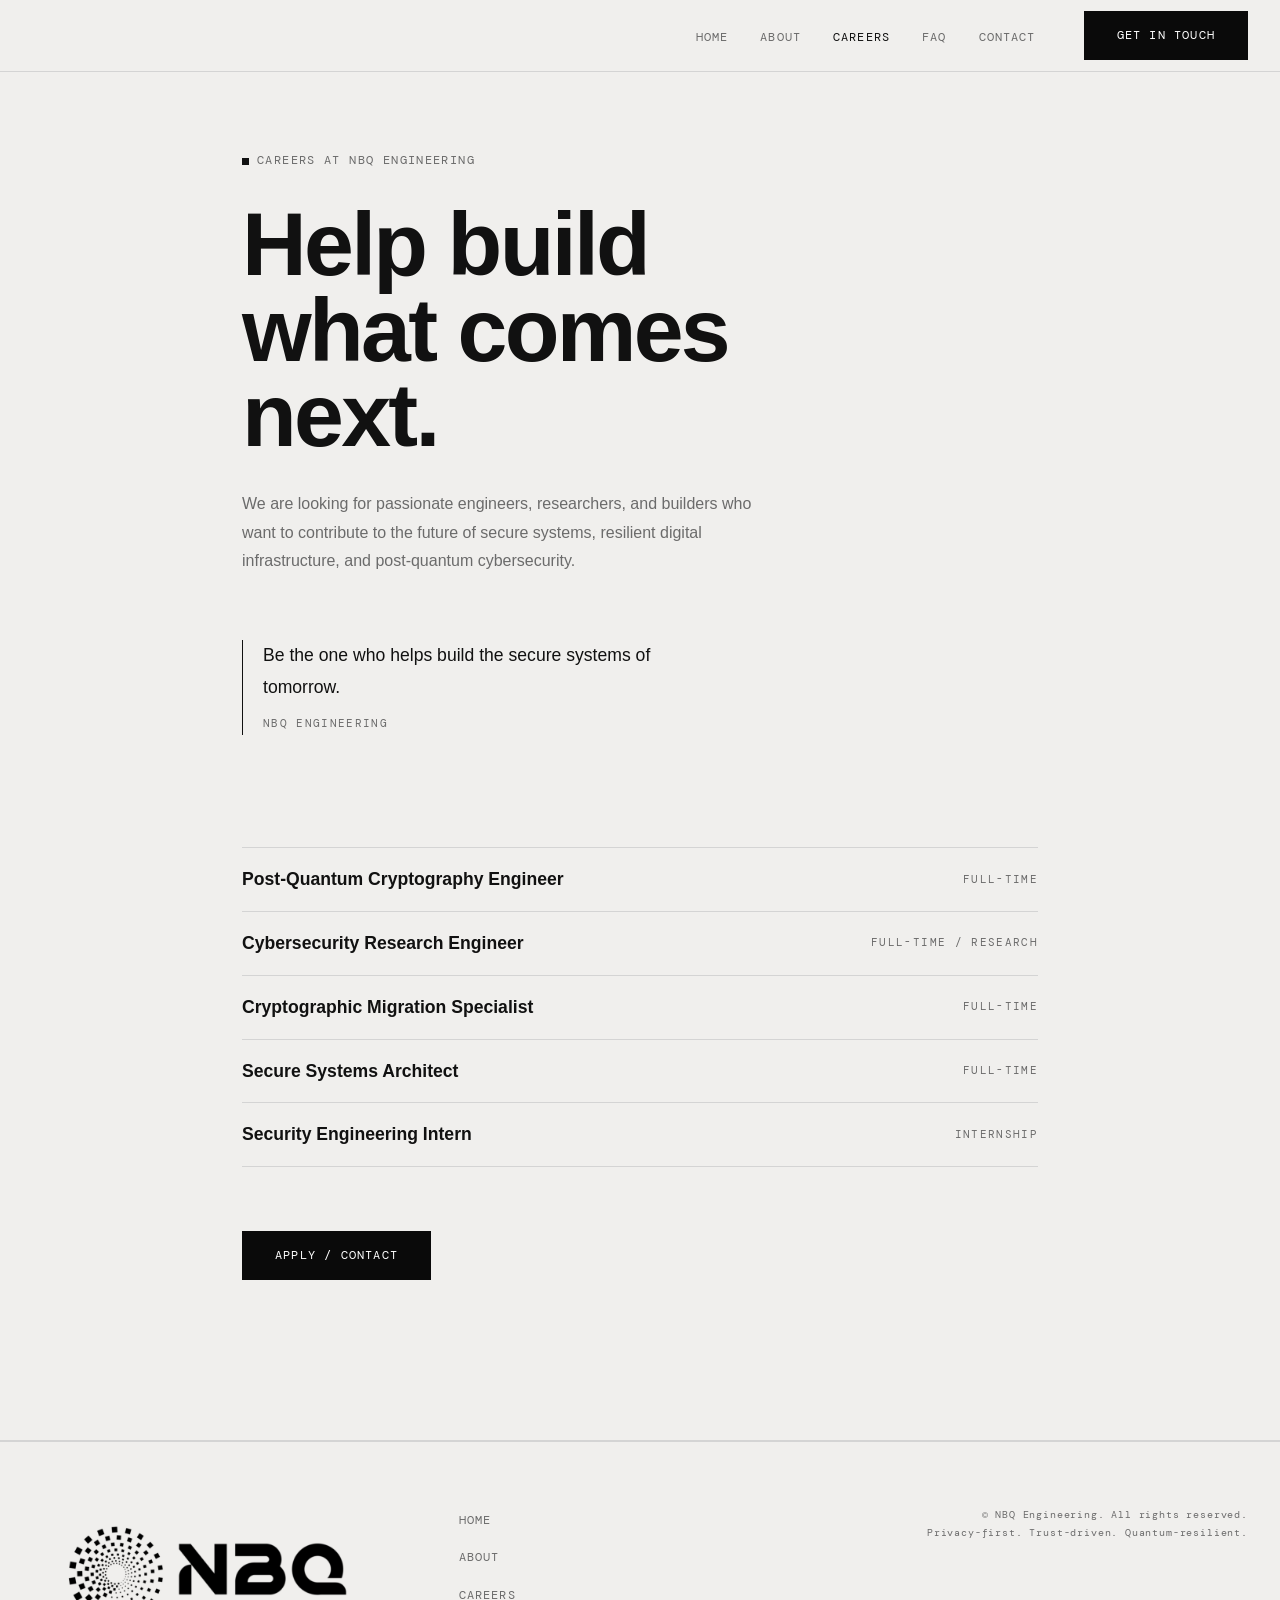
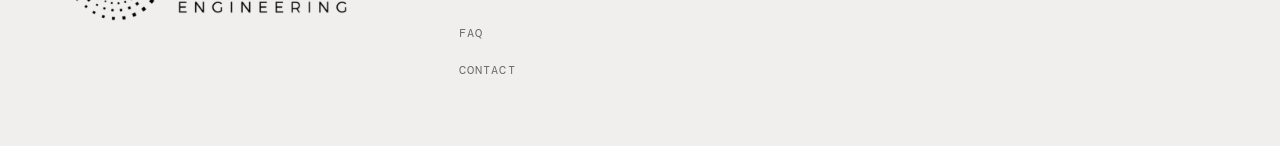
==== careers.html @ 595c399b "Add files via upload" ====
<!DOCTYPE html>
<html lang="en">
<head>
  <meta charset="UTF-8" />
  <meta name="viewport" content="width=device-width, initial-scale=1.0" />
  <title>Careers | NBQ Engineering</title>
  <meta
    name="description"
    content="Explore career opportunities at NBQ Engineering."
  />

  <link rel="icon" href="assets/favicon.ico" type="image/svg+xml" />
  <link rel="stylesheet" href="css/style.css" />
  <link rel="stylesheet" href="css/responsive.css" />
  <link rel="preconnect" href="https://fonts.googleapis.com" />
  <link rel="preconnect" href="https://fonts.gstatic.com" crossorigin />
  <link
    href="https://fonts.googleapis.com/css2?family=DM+Mono:wght@400;500&display=swap"
    rel="stylesheet"
  />

  <style>
    /* ============================================================
       CAREERS PAGE — INLINE PAGE-SPECIFIC STYLES
       ============================================================ */
    .careers-page {
      padding-top: calc(var(--nav-h) + 5rem);
      padding-bottom: var(--space-xxl);
      border-bottom: 1px solid var(--color-border);
      background: var(--color-bg);
    }

    .careers-page__inner {
      max-width: 860px;
    }

    .careers-page__headline {
      font-size: clamp(3rem, 7vw, 5.8rem);
      font-weight: 800;
      line-height: 0.95;
      letter-spacing: -0.03em;
      margin-bottom: var(--space-md);
      max-width: 10ch;
    }

    .careers-page__intro {
      font-size: 1rem;
      line-height: 1.8;
      color: var(--color-text-muted);
      max-width: 60ch;
      margin-bottom: var(--space-lg);
    }

    .careers-page__quote {
      margin-bottom: var(--space-xl);
      padding-left: 1.25rem;
      border-left: 1px solid var(--color-text);
      max-width: 52ch;
    }

    .careers-page__quote p {
      font-size: 1.1rem;
      line-height: 1.8;
      color: var(--color-text);
    }

    .careers-page__quote span {
      display: inline-block;
      margin-top: 0.75rem;
      font-family: var(--font-mono);
      font-size: 0.7rem;
      letter-spacing: 0.12em;
      text-transform: uppercase;
      color: var(--color-text-muted);
    }

    .careers-list {
      border-top: 1px solid var(--color-border);
    }

    .careers-list__item {
      display: flex;
      align-items: center;
      justify-content: space-between;
      gap: 1rem;
      padding: 1.25rem 0;
      border-bottom: 1px solid var(--color-border);
    }

    .careers-list__title {
      font-family: var(--font-display);
      font-size: 1.1rem;
      font-weight: 600;
      color: var(--color-text);
      line-height: 1.3;
    }

    .careers-list__type {
      font-family: var(--font-mono);
      font-size: 0.7rem;
      letter-spacing: 0.12em;
      text-transform: uppercase;
      color: var(--color-text-muted);
      white-space: nowrap;
    }

    .careers-page__cta {
      margin-top: var(--space-lg);
    }

    @media (max-width: 640px) {
      .careers-page {
        padding-top: calc(var(--nav-h) + 3.5rem);
        padding-bottom: var(--space-xl);
      }

      .careers-page__headline {
        font-size: clamp(2.4rem, 11vw, 4rem);
      }

      .careers-page__intro {
        font-size: 0.95rem;
      }

      .careers-page__quote p {
        font-size: 1rem;
      }

      .careers-list__item {
        flex-direction: column;
        align-items: flex-start;
      }
    }
  </style>
</head>
<body>
  <!-- NAV -->
  <header class="nav" id="nav">
    <div class="nav__inner">
      <a href="index.html" class="nav__logo"></a>

      <button
        class="nav__toggle"
        id="navToggle"
        aria-label="Toggle navigation"
        aria-expanded="false"
        aria-controls="navLinks"
      >
        <span></span>
        <span></span>
      </button>

      <ul class="nav__links" id="navLinks">
        <li><a href="index.html">Home</a></li>
        <li><a href="#about">About</a></li>
        <li><a href="careers.html" class="active">Careers</a></li>
        <li><a href="faq.html">FAQ</a></li>
        <li><a href="contact.html">Contact</a></li>
      </ul>

      <div class="nav__cta">
        <a href="contact.html" class="btn btn--primary">Get in Touch</a>
      </div>
    </div>
  </header>

  <main>
    <section class="careers-page">
      <div class="container careers-page__inner">
        <div class="label reveal">
          <span class="square-marker"></span> Careers at NBQ Engineering
        </div>

        <h1 class="careers-page__headline reveal reveal--delay-1">
          Help build what comes next.
        </h1>

        <p class="careers-page__intro reveal reveal--delay-2">
          We are looking for passionate engineers, researchers, and builders who
          want to contribute to the future of secure systems, resilient digital
          infrastructure, and post-quantum cybersecurity.
        </p>

        <div class="careers-page__quote reveal reveal--delay-3">
          <p>
            Be the one who helps build the secure systems of tomorrow.
          </p>
          <span>NBQ Engineering</span>
        </div>

        <div class="careers-list reveal">
          <div class="careers-list__item">
            <span class="careers-list__title">Post-Quantum Cryptography Engineer</span>
            <span class="careers-list__type">Full-time</span>
          </div>

          <div class="careers-list__item">
            <span class="careers-list__title">Cybersecurity Research Engineer</span>
            <span class="careers-list__type">Full-time / Research</span>
          </div>

          <div class="careers-list__item">
            <span class="careers-list__title">Cryptographic Migration Specialist</span>
            <span class="careers-list__type">Full-time</span>
          </div>

          <div class="careers-list__item">
            <span class="careers-list__title">Secure Systems Architect</span>
            <span class="careers-list__type">Full-time</span>
          </div>

          <div class="careers-list__item">
            <span class="careers-list__title">Security Engineering Intern</span>
            <span class="careers-list__type">Internship</span>
          </div>
        </div>

        <div class="careers-page__cta reveal">
          <a href="contact.html" class="btn btn--primary">Apply / Contact</a>
        </div>
      </div>
    </section>
  </main>

  <footer class="footer">
    <div class="container footer__inner">
      <div>
        <img src="images/logo.png" alt="NBQ Engineering" class="footer__logo" />
        
      </div>

      <nav class="footer__nav" aria-label="Footer">
        <ul>
          <li><a href="index.html" class="active">Home</a></li>
        <li><a href="#about">About</a></li>
        <li><a href="careers.html">Careers</a></li>
        <li><a href="faq.html">FAQ</a></li>
        <li><a href="contact.html">Contact</a></li>
        </ul>
      </nav>

      <div class="footer__meta">
        <p class="footer__copy">© NBQ Engineering. All rights reserved.</p>
        <p class="footer__legal">Privacy-first. Trust-driven. Quantum-resilient.</p>
      </div>
    </div>
  </footer>

  <script src="js/main.js"></script>
  <script src="js/animations.js"></script>
</body>
</html>
---- css/style.css ----
/* ============================================================
   AXIOM — style.css
   Main stylesheet: variables, base, layout, components, pages
   ============================================================ */

/* ============================================================
   1. CSS CUSTOM PROPERTIES (Design Tokens)
   ============================================================ */
:root {
  /* Colors */
  --color-black:        #0a0a0a;
  --color-charcoal:     #111111;
  --color-dark:         #161616;
  --color-dark-mid:     #1e1e1e;
  --color-dark-card:    #242424;
  --color-mid:          #3a3a3a;
  --color-border:       #d4d4d4;
  --color-border-dark:  rgba(255,255,255,0.08);
  --color-off-white:    #f4f3f1;
  --color-white:        #ffffff;
  --color-bg:           #f0efed;
  --color-bg-light:     #f7f6f4;

  --color-text:         #111111;
  --color-text-muted:   #6b6b6b;
  --color-text-light:   #ffffff;
  --color-text-dim:     rgba(255,255,255,0.6);

  --color-accent:       #111111;

  /* Typography */
  --font-display:       'Helvetica Neue', Arial, sans-serif;
  --font-mono:          'DM Mono', monospace;

  /* Spacing */
  --space-xs:   0.5rem;
  --space-sm:   1rem;
  --space-md:   2rem;
  --space-lg:   4rem;
  --space-xl:   7rem;
  --space-xxl:  10rem;

  /* Layout */
  --container-max:  1320px;
  --container-pad:  2.5rem;

  /* Motion */
  --ease:           cubic-bezier(0.16, 1, 0.3, 1);
  --ease-in:        cubic-bezier(0.4, 0, 1, 1);
  --duration-fast:  200ms;
  --duration-mid:   400ms;
  --duration-slow:  700ms;

  /* Nav height */
  --nav-h: 72px;

  /* Cube */
  --cube-size:      210px;
  --cube-dot:       3.5px;
  --face-interval:  21px;
  --delay-step:     0.3s;
}

/* ============================================================
   2. RESET & BASE
   ============================================================ */
*, *::before, *::after {
  box-sizing: border-box;
  margin: 0;
  padding: 0;
}

html {
  font-size: 16px;
  scroll-behavior: smooth;
  -webkit-font-smoothing: antialiased;
  -moz-osx-font-smoothing: grayscale;
}

body {
  font-family: var(--font-display);
  background: var(--color-bg);
  color: var(--color-text);
  line-height: 1.6;
  overflow-x: hidden;
}

body.body--dark {
  background: var(--color-black);
  color: var(--color-text-light);
}

img, video {
  display: block;
  max-width: 100%;
}

a {
  color: inherit;
  text-decoration: none;
}

ul, ol {
  list-style: none;
}

input, textarea, select, button {
  font-family: inherit;
  font-size: inherit;
}

address {
  font-style: normal;
}

/* ============================================================
   3. LAYOUT UTILITIES
   ============================================================ */
.container {
  width: 100%;
  max-width: var(--container-max);
  margin-inline: auto;
  padding-inline: var(--container-pad);
}

.br-desktop {
  display: block;
}

/* ============================================================
   4. TYPOGRAPHY UTILITIES
   ============================================================ */
h1, h2, h3, h4 {
  font-family: var(--font-display);
  font-weight: 700;
  line-height: 1.05;
  letter-spacing: -0.02em;
}

.label {
  display: flex;
  align-items: center;
  gap: 0.5rem;
  font-family: var(--font-mono);
  font-size: 0.72rem;
  font-weight: 400;
  letter-spacing: 0.12em;
  text-transform: uppercase;
  color: var(--color-text-muted);
  margin-bottom: var(--space-md);
}

.label--light {
  color: var(--color-text-dim);
}

/* ============================================================
   5. SQUARE MARKER
   ============================================================ */
.square-marker {
  display: inline-block;
  width: 7px;
  height: 7px;
  background: var(--color-text);
  flex-shrink: 0;
}

.square-marker--light {
  background: var(--color-white);
}

/* ============================================================
   6. BUTTONS
   ============================================================ */
.btn {
  display: inline-flex;
  align-items: center;
  justify-content: center;
  gap: 0.5rem;
  padding: 0.85rem 2rem;
  font-family: var(--font-mono);
  font-size: 0.75rem;
  font-weight: 400;
  letter-spacing: 0.1em;
  text-transform: uppercase;
  border: 1px solid transparent;
  cursor: pointer;
  transition:
    background var(--duration-fast) var(--ease),
    color var(--duration-fast) var(--ease),
    border-color var(--duration-fast) var(--ease);
  white-space: nowrap;
}

.btn--primary {
  background: var(--color-black);
  color: var(--color-white);
  border-color: var(--color-black);
}

.btn--primary:hover {
  background: var(--color-mid);
  border-color: var(--color-mid);
}

.btn--outline {
  background: transparent;
  color: var(--color-text);
  border-color: var(--color-text);
}

.btn--outline:hover {
  background: var(--color-text);
  color: var(--color-white);
}

.btn--outline-light {
  background: transparent;
  color: var(--color-white);
  border-color: rgba(255,255,255,0.4);
}

.btn--outline-light:hover {
  background: var(--color-white);
  color: var(--color-black);
}

.btn--ghost {
  background: transparent;
  color: var(--color-text);
  border-color: transparent;
  padding-left: 0;
}

.btn--ghost:hover {
  opacity: 0.6;
}

.btn--white {
  background: var(--color-white);
  color: var(--color-black);
  border-color: var(--color-white);
}

.btn--white:hover {
  background: var(--color-off-white);
}

.btn--full {
  width: 100%;
}

/* ============================================================
   7. NAVIGATION
   ============================================================ */
.nav {
  position: fixed;
  top: 0;
  left: 0;
  width: 100%;
  z-index: 100;
  height: var(--nav-h);
  background: rgba(240, 239, 237, 0.92);
  backdrop-filter: blur(12px);
  -webkit-backdrop-filter: blur(12px);
  border-bottom: 1px solid var(--color-border);
  transition: background var(--duration-mid);
}

.nav.scrolled {
  background: rgba(240, 239, 237, 0.98);
}

.nav--dark {
  background: rgba(10, 10, 10, 0.92);
  border-bottom-color: var(--color-border-dark);
}

.nav--dark.scrolled {
  background: rgba(10, 10, 10, 0.98);
}

.nav__inner {
  max-width: var(--container-max);
  margin-inline: auto;
  padding-inline: var(--container-pad);
  height: 100%;
  display: flex;
  align-items: center;
  gap: var(--space-md);
}

.nav__logo {
  font-family: var(--font-display);
  font-weight: 800;
  font-size: 1.1rem;
  letter-spacing: 0.15em;
  text-transform: uppercase;
  color: var(--color-text);
  margin-right: auto;
}

.nav--dark .nav__logo {
  color: var(--color-white);
}

.nav__links {
  display: flex;
  align-items: center;
  gap: var(--space-md);
}

.nav__links li a {
  font-family: var(--font-mono);
  font-size: 0.72rem;
  letter-spacing: 0.1em;
  text-transform: uppercase;
  color: var(--color-text-muted);
  transition: color var(--duration-fast);
}

.nav--dark .nav__links li a {
  color: var(--color-text-dim);
}

.nav__links li a:hover,
.nav__links li a.active {
  color: var(--color-text);
}

.nav--dark .nav__links li a:hover,
.nav--dark .nav__links li a.active {
  color: var(--color-white);
}

.nav__cta {
  margin-left: var(--space-sm);
}

.nav__toggle {
  display: none;
  flex-direction: column;
  gap: 5px;
  background: none;
  border: none;
  cursor: pointer;
  padding: 0.25rem;
  margin-left: auto;
}

.nav__toggle span {
  display: block;
  width: 22px;
  height: 1.5px;
  background: var(--color-text);
  transition: transform var(--duration-mid), opacity var(--duration-mid);
}

.nav--dark .nav__toggle span {
  background: var(--color-white);
}

/* ============================================================
   8. HERO SECTION
   ============================================================ */
.hero {
  position: relative;
  min-height: 100vh;
  padding-top: calc(var(--nav-h) + 6rem);
  padding-bottom: var(--space-xl);
  overflow: hidden;
}

.hero__grid-dots {
  position: absolute;
  inset: 0;
  background-image: radial-gradient(circle, rgba(0,0,0,0.12) 1px, transparent 1px);
  background-size: 48px 48px;
  pointer-events: none;
}

.hero .container {
  position: relative;
}

.hero__label {
  margin-bottom: var(--space-md);
}

.hero__headline {
  font-size: clamp(3.5rem, 8vw, 7.5rem);
  font-weight: 800;
  line-height: 0.95;
  letter-spacing: -0.03em;
  margin-bottom: var(--space-md);
  max-width: 14ch;
}

.hero__sub {
  font-size: 1rem;
  color: var(--color-text-muted);
  line-height: 1.7;
  max-width: 58ch;
  margin-bottom: var(--space-lg);
  font-weight: 400;
}

.hero__actions {
  display: flex;
  align-items: center;
  gap: var(--space-md);
  flex-wrap: wrap;
}

.hero__line {
  position: absolute;
  bottom: 0;
  left: 0;
  right: 0;
  height: 1px;
  background: var(--color-border);
}

.hero__split {
  display: grid;
  grid-template-columns: 1fr 420px;
  align-items: center;
  gap: var(--space-xl);
}

.hero__split-text {
  min-width: 0;
}

.hero__quantum-wrap {
  position: relative;
  width: 420px;
  height: 420px;
  flex-shrink: 0;
}

.hero__quantum-canvas {
  display: block;
  width: 100%;
  height: 100%;
}

.hero__quantum-labels {
  position: absolute;
  bottom: 1rem;
  left: 0;
  right: 0;
  display: flex;
  justify-content: space-between;
  padding: 0 1rem;
  pointer-events: none;
}

.hero__quantum-label {
  font-family: var(--font-mono);
  font-size: 0.6rem;
  letter-spacing: 0.12em;
  text-transform: uppercase;
  color: var(--color-text-muted);
  opacity: 0.6;
}

/* ============================================================
   9. ABOUT SPLIT SECTION
   ============================================================ */
.about-split {
  position: relative;
  padding-block: var(--space-xxl);
  border-bottom: 1px solid var(--color-border);
  background: var(--color-bg);
  overflow: hidden;
}

.about-split__grid-bg {
  position: absolute;
  inset: 0;
  pointer-events: none;
  background-image:
    linear-gradient(rgba(17,17,17,0.09) 1px, transparent 1px),
    linear-gradient(90deg, rgba(17,17,17,0.09) 1px, transparent 1px);
  background-size: 44px 44px;
  opacity: 0.55;
  mask-image: radial-gradient(circle at center, black 60%, transparent 100%);
  -webkit-mask-image: radial-gradient(circle at center, black 60%, transparent 100%);
}

.about-split__inner {
  position: relative;
  z-index: 1;
  display: grid;
  grid-template-columns: minmax(0, 0.95fr) minmax(0, 1.05fr);
  gap: var(--space-xl);
  align-items: start;
}

.about-split__left {
  position: relative;
}

.about-split__headline {
  font-size: clamp(2rem, 4vw, 3.1rem);
  font-weight: 700;
  line-height: 1.08;
  max-width: 11ch;
  position: sticky;
  top: calc(var(--nav-h) + 3rem);
  color: var(--color-text);
}

.about-split__right {
  display: flex;
  flex-direction: column;
  gap: 1rem;
}

.about-split__intro {
  max-width: 56ch;
  font-size: 1rem;
  line-height: 1.85;
  color: var(--color-text-muted);
  margin-bottom: 0.25rem;
}

.feature-card {
  display: flex;
  align-items: flex-start;
  gap: var(--space-md);
}

.feature-card--light {
  padding: 1.5rem 1.6rem;
  border: 1px solid var(--color-border);
  background: rgba(255,255,255,0.52);
  backdrop-filter: blur(4px);
  -webkit-backdrop-filter: blur(4px);
  transition:
    transform var(--duration-mid) var(--ease),
    border-color var(--duration-mid) var(--ease),
    background var(--duration-mid) var(--ease),
    box-shadow var(--duration-mid) var(--ease);
}

.feature-card--light:hover {
  transform: translateY(-4px);
  background: rgba(255,255,255,0.82);
  box-shadow: 0 20px 50px rgba(0,0,0,0.05);
}

.feature-card .square-marker {
  margin-top: 0.45rem;
  flex-shrink: 0;
}

.feature-card__meta {
  font-family: var(--font-mono);
  font-size: 0.65rem;
  letter-spacing: 0.12em;
  text-transform: uppercase;
  color: var(--color-text-muted);
  margin-bottom: 1rem;
}

.feature-card__title {
  font-size: 1.08rem;
  font-family: var(--font-mono);
  font-weight: 500;
  letter-spacing: 0.08em;
  text-transform: uppercase;
  margin-bottom: 0.9rem;
  color: var(--color-text);
}

.feature-card__body p {
  font-size: 1rem;
  color: var(--color-text-muted);
  line-height: 1.8;
}

/* ============================================================
   10. TECHNOLOGY SECTION (index)
   ============================================================ */
.tech-dark {
  position: relative;
  background: var(--color-bg);
  color: var(--color-text);
  padding-block: var(--space-xxl);
  overflow: hidden;
  border-bottom: 1px solid var(--color-border);
}

.tech-dark__bg-dots {
  position: absolute;
  inset: 0;
  background-image: radial-gradient(circle, rgba(0,0,0,0.08) 1px, transparent 1px);
  background-size: 56px 56px;
  pointer-events: none;
}

.tech-dark .container {
  position: relative;
}

.tech-dark__content {
  display: grid;
  grid-template-columns: 1fr 1fr;
  gap: var(--space-xl);
  align-items: center;
  margin-top: var(--space-lg);
}

.tech-dark .label--light {
  color: var(--color-text-muted);
}

.tech-dark .square-marker--light {
  background: var(--color-text);
}

.tech-grid-visual {
  display: flex;
  flex-direction: column;
  align-items: center;
  justify-content: center;
  min-height: 320px;
}

.tech-grid-visual canvas {
  max-width: 100%;
  height: auto;
}

/* ----------------------------------------------------------
   3D SPINNING CUBE
---------------------------------------------------------- */
.cube-wrap {
  width: var(--cube-size);
  height: var(--cube-size);
  perspective: 600px;
  display: flex;
  align-items: center;
  justify-content: center;
  margin-bottom: var(--space-md);
}

.cube {
  position: relative;
  width: var(--cube-size);
  height: var(--cube-size);
  transform-style: preserve-3d;
  transform-origin: 50% 50%;
  animation: spinCube 9s linear infinite;
}

.cube .faces {
  position: absolute;
  top: 0;
  left: 0;
  width: var(--cube-size);
  height: var(--cube-size);
}

.cube .dot {
  position: absolute;
  background: rgba(17, 17, 17, 1);
  width: var(--cube-dot);
  height: var(--cube-dot);
  border-radius: 50%;
}

.cube .p1  { top: 0%;   left: 0%;   transform: translate(-50%, -50%); }
.cube .p2  { top: 0%;   left: 50%;  transform: translate(-50%, -50%); }
.cube .p3  { top: 0%;   left: 100%; transform: translate(-50%, -50%); }
.cube .p4  { top: 50%;  left: 0%;   transform: translate(-50%, -50%); }
.cube .p5  { top: 50%;  left: 50%;  transform: translate(-50%, -50%); }
.cube .p6  { top: 50%;  left: 100%; transform: translate(-50%, -50%); }
.cube .p7  { top: 100%; left: 0%;   transform: translate(-50%, -50%); }
.cube .p8  { top: 100%; left: 50%;  transform: translate(-50%, -50%); }
.cube .p9  { top: 100%; left: 100%; transform: translate(-50%, -50%); }

.cube .p10 { top: 25%;  left: 25%;  transform: translate(-50%, -50%); }
.cube .p11 { top: 25%;  left: 75%;  transform: translate(-50%, -50%); }
.cube .p12 { top: 75%;  left: 25%;  transform: translate(-50%, -50%); }
.cube .p13 { top: 75%;  left: 75%;  transform: translate(-50%, -50%); }

.cube .f1  { transform: translateZ(calc(var(--face-interval) * -5)); }
.cube .f2  { transform: translateZ(calc(var(--face-interval) * -4)); }
.cube .f3  { transform: translateZ(calc(var(--face-interval) * -3)); }
.cube .f4  { transform: translateZ(calc(var(--face-interval) * -2)); }
.cube .f5  { transform: translateZ(calc(var(--face-interval) * -1)); }
.cube .f6  { transform: translateZ(0px); }
.cube .f7  { transform: translateZ(calc(var(--face-interval) *  1)); }
.cube .f8  { transform: translateZ(calc(var(--face-interval) *  2)); }
.cube .f9  { transform: translateZ(calc(var(--face-interval) *  3)); }
.cube .f10 { transform: translateZ(calc(var(--face-interval) *  4)); }
.cube .f11 { transform: translateZ(calc(var(--face-interval) *  5)); }

@keyframes spinCube {
  0%   { transform: rotateY(0deg) rotateX(-45deg) rotate(0deg); }
  50%  { transform: rotateY(180deg) rotateX(135deg) rotate(180deg); }
  100% { transform: rotateY(360deg) rotateX(315deg) rotate(360deg); }
}

.tech-grid-visual__caption {
  font-size: 1rem;
  color: var(--color-text-muted);
  margin-top: var(--space-md);
}

.arch-card {
  background: var(--color-dark-card);
  padding: var(--space-lg);
  display: flex;
  flex-direction: column;
  gap: var(--space-md);
  color: var(--color-white);
}

.arch-card__title {
  font-size: clamp(1.8rem, 3vw, 2.4rem);
  font-weight: 700;
  color: var(--color-white);
}

.arch-card__body {
  font-size: 0.95rem;
  color: var(--color-text-dim);
  line-height: 1.7;
}

/* ============================================================
   11. CAPABILITIES / CORE SERVICES
   ============================================================ */
.capabilities {
  padding-block: var(--space-xl);
  border-bottom: 1px solid var(--color-border);
}

.capabilities__grid {
  display: grid;
  grid-template-columns: repeat(3, 1fr);
  gap: 0;
  margin-top: var(--space-lg);
  border-top: 1px solid var(--color-border);
}

.cap-item {
  padding: var(--space-lg) var(--space-lg) var(--space-md) 0;
  border-right: 1px solid var(--color-border);
  min-height: 260px;
  display: flex;
  flex-direction: column;
  justify-content: flex-start;
}

.cap-item:first-child {
  padding-left: 0;
}

.cap-item:last-child {
  border-right: none;
  padding-right: 0;
}

.cap-item__num {
  font-family: var(--font-mono);
  font-size: 0.72rem;
  color: var(--color-text-muted);
  letter-spacing: 0.12em;
  margin-bottom: 1.25rem;
}

.cap-item h4 {
  font-size: 1.35rem;
  font-weight: 600;
  line-height: 1.2;
  margin-bottom: 1rem;
  max-width: 16ch;
}

.cap-item p {
  font-size: 1rem;
  color: var(--color-text-muted);
  line-height: 1.75;
  max-width: 34ch;
}

/* ============================================================
   11A. CORE SERVICES TERMINAL
   ============================================================ */
.services-terminal {
  margin-top: var(--space-lg);
  border: 1px solid rgba(255,255,255,0.08);
  border-radius: 18px;
  overflow: hidden;
  background:
    linear-gradient(180deg, rgba(255,255,255,0.03), rgba(255,255,255,0.01)),
    #0f1115;
  box-shadow:
    0 24px 80px rgba(0,0,0,0.24),
    inset 0 1px 0 rgba(255,255,255,0.04);
}

.services-terminal__topbar {
  display: flex;
  align-items: center;
  justify-content: space-between;
  gap: 1rem;
  min-height: 54px;
  padding: 0 1.1rem;
  background: linear-gradient(180deg, #2b2d31 0%, #1f2125 100%);
  border-bottom: 1px solid rgba(255,255,255,0.08);
}

.services-terminal__traffic-lights {
  display: flex;
  align-items: center;
  gap: 0.5rem;
  flex-shrink: 0;
}

.services-terminal__dot {
  width: 12px;
  height: 12px;
  border-radius: 50%;
  box-shadow: inset 0 1px 1px rgba(255,255,255,0.25);
}

.services-terminal__dot--red { background: #ff5f57; }
.services-terminal__dot--yellow { background: #febc2e; }
.services-terminal__dot--green { background: #28c840; }

.services-terminal__title {
  font-family: var(--font-mono);
  font-size: 0.72rem;
  letter-spacing: 0.08em;
  text-transform: lowercase;
  color: rgba(255,255,255,0.72);
  text-align: center;
  flex: 1;
  margin-right: 2rem;
}

.services-terminal__body {
  padding: 1.4rem 1.4rem 1.5rem;
  font-family: var(--font-mono);
  height: 320px;
  background:
    radial-gradient(circle at top right, rgba(61,207,234,0.08), transparent 28%),
    linear-gradient(180deg, rgba(255,255,255,0.02), rgba(255,255,255,0));
}

.services-terminal__body--animated {
  display: flex;
  flex-direction: column;
}

.services-terminal__boot {
  margin-bottom: 0.45rem;
}

.services-terminal__viewport {
  flex: 1;
  overflow: hidden;
  position: relative;
  padding-top: 0.3rem;
}

.services-terminal__line {
  display: flex;
  align-items: flex-start;
  flex-wrap: wrap;
  gap: 0.55rem;
  margin-bottom: 0.55rem;
  font-size: 0.88rem;
  line-height: 1.7;
}

.services-terminal__line--active {
  margin-top: 0.9rem;
  margin-bottom: 0;
}

.services-terminal__prompt {
  color: #8be9fd;
  flex-shrink: 0;
}

.services-terminal__command,
.services-terminal__typing {
  color: #f8f8f2;
}

.services-terminal__output {
  color: rgba(255,255,255,0.78);
}

.services-terminal__muted {
  color: rgba(255,255,255,0.46);
}

.services-terminal__accent {
  color: #90E5F2;
}

.services-terminal__success {
  color: #8df7b0;
}

.services-terminal__service-block {
  margin-bottom: 0.8rem;
  padding: 0.8rem 0.9rem;
  border: 1px solid rgba(255,255,255,0.08);
  background: rgba(255,255,255,0.025);
}

.services-terminal__service-title {
  font-size: 0.78rem;
  letter-spacing: 0.08em;
  text-transform: uppercase;
  color: #f8f8f2;
  margin-bottom: 0.6rem;
}

.services-terminal__service-meta {
  display: flex;
  flex-wrap: wrap;
  gap: 0.45rem;
  margin-bottom: 0.7rem;
}

.services-terminal__pill {
  display: inline-flex;
  align-items: center;
  padding: 0.18rem 0.45rem;
  font-size: 0.62rem;
  letter-spacing: 0.08em;
  text-transform: uppercase;
  border: 1px solid rgba(255,255,255,0.1);
  color: rgba(255,255,255,0.68);
  background: rgba(255,255,255,0.03);
}

.services-terminal__progress {
  width: 100%;
  height: 7px;
  background: rgba(255,255,255,0.06);
  border: 1px solid rgba(255,255,255,0.06);
  overflow: hidden;
}

.services-terminal__progress-bar {
  height: 100%;
  width: 0;
  background: linear-gradient(90deg, #3DCFEA, #90E5F2);
  box-shadow: 0 0 18px rgba(61,207,234,0.24);
  animation: terminalProgressFill 1.1s var(--ease) forwards;
}

.services-terminal__cursor {
  width: 10px;
  height: 1.15rem;
  background: #f4f3f1;
  display: inline-block;
  vertical-align: middle;
  animation: terminalBlink 1s steps(1, end) infinite;
}

@keyframes terminalBlink {
  0%, 50% { opacity: 1; }
  50.01%, 100% { opacity: 0; }
}

@keyframes terminalProgressFill {
  from { width: 0; }
  to { width: var(--progress-width, 78%); }
}

/* ============================================================
   12. CTA BANNER
   ============================================================ */
.cta-banner {
  padding-block: var(--space-xxl);
  border-bottom: 1px solid var(--color-border);
}

.cta-banner__inner {
  display: flex;
  align-items: center;
  justify-content: space-between;
  gap: var(--space-lg);
}

.cta-banner__headline {
  font-size: clamp(1.8rem, 3.5vw, 2.8rem);
  max-width: 22ch;
}

/* ============================================================
   13A. DOMAIN SHOWCASE
   ============================================================ */
.domain-showcase {
  position: relative;
  padding-block: var(--space-xxl);
  border-bottom: 1px solid var(--color-border);
  background: var(--color-bg);
}

.domain-showcase__top {
  display: flex;
  align-items: flex-start;
  justify-content: space-between;
  gap: var(--space-lg);
  margin-bottom: var(--space-xl);
}

.domain-showcase__intro-block {
  max-width: 760px;
}

.domain-showcase__headline {
  font-size: clamp(2.3rem, 5vw, 4.8rem);
  font-weight: 700;
  line-height: 0.98;
  letter-spacing: -0.03em;
  max-width: 12ch;
}

.domain-showcase__grid {
  display: grid;
  grid-template-columns: repeat(2, minmax(0, 1fr));
  gap: 1.5rem;
}

.domain-card {
  display: flex;
  flex-direction: column;
  gap: 1rem;
  padding: 1rem;
  border: 1px solid var(--color-border);
  background: rgba(255,255,255,0.34);
  backdrop-filter: blur(4px);
  -webkit-backdrop-filter: blur(4px);
  transition:
    transform var(--duration-mid) var(--ease),
    background var(--duration-mid) var(--ease),
    box-shadow var(--duration-mid) var(--ease),
    border-color var(--duration-mid) var(--ease);
}

.domain-card:hover {
  transform: translateY(-6px);
  background: rgba(255,255,255,0.65);
  box-shadow: 0 24px 50px rgba(0,0,0,0.06);
}

.domain-card__image-wrap {
  position: relative;
}

.domain-card__image-placeholder {
  position: relative;
  aspect-ratio: 16 / 10;
  border: 1px solid var(--color-border);
  overflow: hidden;
  background: var(--color-bg-light);
}

.domain-card__image {
  width: 100%;
  height: 100%;
  object-fit: cover;
}

.domain-card__num {
  position: absolute;
  left: 1rem;
  bottom: 1rem;
  font-family: var(--font-mono);
  font-size: 0.7rem;
  letter-spacing: 0.12em;
  color: var(--color-white);
  background: rgba(10,10,10,0.78);
  padding: 0.4rem 0.5rem;
}

.domain-card__content {
  display: flex;
  flex-direction: column;
  gap: 0.8rem;
}

.domain-card__title {
  font-size: 1.05rem;
  font-family: var(--font-mono);
  font-weight: 500;
  letter-spacing: 0.08em;
  text-transform: uppercase;
  color: var(--color-text);
}

.domain-card__text {
  font-size: 0.96rem;
  color: var(--color-text-muted);
  line-height: 1.75;
  max-width: 52ch;
}

.domain-card__meta {
  display: flex;
  flex-wrap: wrap;
  gap: 0.5rem;
}

.domain-card__pill {
  display: inline-flex;
  align-items: center;
  padding: 0.26rem 0.55rem;
  font-family: var(--font-mono);
  font-size: 0.62rem;
  letter-spacing: 0.08em;
  text-transform: uppercase;
  color: var(--color-text-muted);
  border: 1px solid var(--color-border);
  background: rgba(255,255,255,0.45);
}

/* ============================================================
   8A. NBQ HERO V2
   ============================================================ */
.hero--nbq-v2 {
  position: relative;
  min-height: 100vh;
  padding-top: var(--nav-h);
  padding-bottom: 0;
  overflow: hidden;
  background: #060709;
  color: var(--color-white);
}

.hero-v2__canvas {
  position: absolute;
  inset: 0;
  z-index: 0;
  width: 100%;
  height: 100%;
}

.hero-v2__scanlines {
  position: absolute;
  inset: 0;
  z-index: 1;
  pointer-events: none;
  background: repeating-linear-gradient(
    to bottom,
    transparent 0px,
    transparent 3px,
    rgba(255,255,255,0.042) 3px,
    rgba(255,255,255,0.042) 4px
  );
}

.hero-v2__glow {
  position: absolute;
  z-index: 2;
  pointer-events: none;
  width: 90vw;
  height: 90vh;
  left: -28vw;
  top: 8vh;
  background: radial-gradient(
    ellipse at 38% 62%,
    rgba(0,180,150,0.26) 0%,
    rgba(0,150,190,0.14) 28%,
    rgba(0,100,160,0.06) 55%,
    transparent 72%
  );
  filter: blur(28px);
  animation: heroV2GlowBreath 7s ease-in-out infinite alternate;
}

@keyframes heroV2GlowBreath {
  from {
    opacity: 0.75;
    transform: scale(1) translateY(0);
  }
  to {
    opacity: 1;
    transform: scale(1.06) translateY(-1.5%);
  }
}

.hero-v2__container {
  position: relative;
  z-index: 10;
  min-height: 100vh;
  display: flex;
  align-items: center;
  justify-content: center;
}

.hero-v2__stage {
  width: 100%;
  min-height: calc(100vh - var(--nav-h));
  display: flex;
  flex-direction: column;
  align-items: center;
  justify-content: center;
  text-align: center;
  padding: 4rem 0 3rem;
}

.hero-v2__logo-wrap {
  opacity: 0;
  animation: heroV2LogoIn 1.1s cubic-bezier(.22,1,.36,1) .25s forwards;
}

.hero-v2__logo {
  width: clamp(240px, 34vw, 430px);
  display: block;
}

@keyframes heroV2LogoIn {
  from {
    opacity: 0;
    transform: translateY(14px);
  }
  to {
    opacity: 1;
    transform: translateY(0);
  }
}

.hero-v2__rule {
  width: min(560px, 72vw);
  max-width: 0;
  height: 1px;
  background: linear-gradient(90deg, transparent 0%, #00d4aa 50%, transparent 100%);
  box-shadow: 0 0 12px #00d4aa;
  margin: 30px 0 26px;
  animation: heroV2RuleGrow 1s ease 1.1s forwards;
}

@keyframes heroV2RuleGrow {
  from { max-width: 0; }
  to { max-width: min(560px, 72vw); }
}

.hero-v2__tagline-wrap {
  position: relative;
  overflow: hidden;
  padding: 3px 0;
}

.hero-v2__beam {
  position: absolute;
  top: 0;
  left: -20%;
  width: 50px;
  height: 100%;
  background: linear-gradient(
    90deg,
    transparent,
    rgba(0,220,180,.18),
    rgba(0,240,210,.38),
    rgba(0,220,180,.18),
    transparent
  );
  animation: heroV2Sweep 1.1s ease-in-out 2.2s forwards;
  pointer-events: none;
}

@keyframes heroV2Sweep {
  from { left: -20%; }
  to { left: 120%; }
}

.hero-v2__tagline {
  font-family: 'Josefin Sans', var(--font-display);
  font-size: clamp(16px, 2.9vw, 44px);
  font-weight: 300;
  letter-spacing: 0.2em;
  text-transform: uppercase;
  color: #fff;
  display: flex;
  gap: 0.24em;
  flex-wrap: wrap;
  justify-content: center;
}

.hero-v2__word {
  overflow: hidden;
  display: inline-block;
}

.hero-v2__word > span {
  display: inline-block;
  transform: translateY(110%);
  opacity: 0;
}

.hero-v2__word:nth-child(1) > span {
  animation: heroV2Rise .7s cubic-bezier(.22,1,.36,1) 1.35s forwards;
}

.hero-v2__word:nth-child(2) > span {
  animation: heroV2Rise .7s cubic-bezier(.22,1,.36,1) 1.6s forwards;
}

.hero-v2__word:nth-child(3) > span {
  animation: heroV2Rise .7s cubic-bezier(.22,1,.36,1) 1.85s forwards;
}

.hero-v2__word--accent > span {
  color: #00d4aa;
  text-shadow: 0 0 22px rgba(0,212,170,.65), 0 0 55px rgba(0,212,170,.25);
  animation:
    heroV2Rise .7s cubic-bezier(.22,1,.36,1) 2.1s forwards,
    heroV2Flicker .07s step-end 2.9s 5,
    heroV2Pulse 2.8s ease-in-out 3.6s infinite alternate;
}

@keyframes heroV2Rise {
  to {
    transform: translateY(0);
    opacity: 1;
  }
}

@keyframes heroV2Flicker {
  0% { opacity: 1; }
  45% { opacity: 0; }
  75% { opacity: 0.5; }
  100% { opacity: 1; }
}

@keyframes heroV2Pulse {
  from {
    text-shadow: 0 0 18px rgba(0,212,170,.55), 0 0 40px rgba(0,212,170,.2);
  }
  to {
    text-shadow: 0 0 30px rgba(0,240,216,.9), 0 0 80px rgba(0,212,170,.45), 0 0 130px rgba(0,200,180,.12);
  }
}

.hero-v2__sub {
  margin-top: 1.5rem;
  max-width: 48ch;
  font-size: 1rem;
  line-height: 1.8;
  color: rgba(255,255,255,0.72);
}

.hero-v2__actions {
  display: flex;
  align-items: center;
  justify-content: center;
  gap: var(--space-md);
  flex-wrap: wrap;
  margin-top: 2rem;
}

.hero-v2__status {
  position: absolute;
  bottom: 26px;
  left: 50%;
  transform: translateX(-50%);
  font-family: 'Exo 2', var(--font-mono);
  font-weight: 300;
  font-size: 10px;
  letter-spacing: 0.38em;
  text-transform: uppercase;
  color: rgba(255,255,255,.18);
  white-space: nowrap;
  z-index: 10;
}

.hero-v2__status::before {
  content: '';
  display: inline-block;
  width: 5px;
  height: 5px;
  border-radius: 50%;
  background: #00d4aa;
  margin-right: 9px;
  vertical-align: middle;
  box-shadow: 0 0 7px #00d4aa;
  animation: heroV2Blink 2.2s ease-in-out infinite;
}

@keyframes heroV2Blink {
  0%, 100% { opacity: 1; }
  50% { opacity: 0.15; }
}

/* ============================================================
   14. ABOUT PAGE SECTIONS
   ============================================================ */
.mission-block {
  padding-block: var(--space-xl);
  border-bottom: 1px solid var(--color-border);
}

.mission-block__inner {
  display: grid;
  grid-template-columns: 1fr 1fr;
  gap: var(--space-xl);
}

.mission-block__left h2,
.mission-block__right h2 {
  font-size: clamp(1.4rem, 2.5vw, 2rem);
  margin-bottom: var(--space-md);
}

.mission-block__left p,
.mission-block__right p {
  font-size: 0.95rem;
  color: var(--color-text-muted);
  line-height: 1.75;
  margin-bottom: var(--space-sm);
}

.why-matters {
  padding-block: var(--space-xl);
  border-bottom: 1px solid var(--color-border);
}

.why-matters__headline-block {
  margin-top: 0;
  margin-bottom: var(--space-lg);
}

.why-matters__headline-block h2 {
  font-size: clamp(1.8rem, 4vw, 3.5rem);
}

.why-matters__body {
  max-width: 65ch;
}

.why-matters__body p {
  font-size: 0.95rem;
  color: var(--color-text-muted);
  line-height: 1.75;
  margin-bottom: var(--space-sm);
}

.core-caps {
  padding-block: var(--space-xl);
  border-bottom: 1px solid var(--color-border);
}

.core-caps__grid {
  display: grid;
  grid-template-columns: repeat(2, 1fr);
  gap: var(--space-lg);
  margin-top: var(--space-lg);
}

.core-cap-card {
  padding: var(--space-lg) 0;
  border-top: 1px solid var(--color-border);
}

.core-cap-card__num {
  font-family: var(--font-mono);
  font-size: 0.65rem;
  color: var(--color-text-muted);
  letter-spacing: 0.1em;
  margin-bottom: var(--space-sm);
}

.core-cap-card h3 {
  font-size: 1.2rem;
  margin-bottom: var(--space-sm);
}

.core-cap-card__rule {
  width: 2rem;
  height: 1px;
  background: var(--color-border);
  margin-bottom: var(--space-sm);
}

.core-cap-card p {
  font-size: 0.9rem;
  color: var(--color-text-muted);
  line-height: 1.7;
}

.principles {
  padding-block: var(--space-xl);
}

.principles__inner {
  max-width: 800px;
}

.principles__list {
  margin-top: var(--space-md);
}

.principle-item {
  display: flex;
  align-items: flex-start;
  gap: var(--space-md);
  padding-block: var(--space-md);
  border-top: 1px solid var(--color-border);
}

.principle-item:last-child {
  border-bottom: 1px solid var(--color-border);
}

.principle-item__marker {
  font-family: var(--font-mono);
  color: var(--color-text-muted);
  flex-shrink: 0;
  margin-top: 0.15rem;
}

.principle-item h4 {
  font-size: 1rem;
  margin-bottom: 0.5rem;
}

.principle-item p {
  font-size: 0.9rem;
  color: var(--color-text-muted);
  line-height: 1.65;
}

/* ============================================================
   15. TECHNOLOGY PAGE
   ============================================================ */
.tech-hero {
  position: relative;
  background: var(--color-black);
  color: var(--color-white);
  padding-top: calc(var(--nav-h) + 6rem);
  padding-bottom: var(--space-xl);
  overflow: hidden;
}

.tech-hero__bg-dots {
  position: absolute;
  inset: 0;
  background-image: radial-gradient(circle, rgba(255,255,255,0.06) 1px, transparent 1px);
  background-size: 56px 56px;
}

.tech-hero .container {
  position: relative;
}

.tech-hero__headline {
  font-size: clamp(2.5rem, 6vw, 5.5rem);
  font-weight: 800;
  max-width: 18ch;
  margin-bottom: var(--space-md);
}

.tech-hero__sub {
  font-size: 1rem;
  color: var(--color-text-dim);
  line-height: 1.7;
  max-width: 58ch;
}

.tech-hero__visual {
  display: flex;
  flex-direction: column;
  align-items: flex-start;
  margin-top: var(--space-xl);
  border-top: 1px solid var(--color-border-dark);
  padding-top: var(--space-xl);
}

.tech-hero__caption {
  font-size: 1rem;
  color: var(--color-text-dim);
  margin-top: var(--space-md);
}

.arch-section {
  background: var(--color-dark);
  color: var(--color-white);
  padding-block: var(--space-xl);
  border-top: 1px solid var(--color-border-dark);
  border-bottom: 1px solid var(--color-border-dark);
}

.arch-section__inner {
  display: grid;
  grid-template-columns: 1fr 1fr;
  gap: var(--space-xl);
  align-items: center;
}

.arch-callout__title {
  font-size: clamp(1.8rem, 3.5vw, 3rem);
  margin-bottom: var(--space-md);
}

.arch-callout__body {
  font-size: 0.95rem;
  color: var(--color-text-dim);
  line-height: 1.7;
  margin-bottom: var(--space-lg);
}

.arch-stat-block {
  display: flex;
  flex-direction: column;
  gap: var(--space-lg);
  padding-left: var(--space-xl);
  border-left: 1px solid var(--color-border-dark);
}

.arch-stat__num {
  display: block;
  font-size: clamp(2rem, 4vw, 3.5rem);
  font-weight: 800;
  line-height: 1;
  margin-bottom: 0.5rem;
}

.arch-stat__label {
  font-family: var(--font-mono);
  font-size: 0.72rem;
  letter-spacing: 0.08em;
  text-transform: uppercase;
  color: var(--color-text-dim);
  line-height: 1.5;
}

.tech-pillar {
  background: var(--color-black);
  color: var(--color-white);
  padding-block: var(--space-xl);
  border-bottom: 1px solid var(--color-border-dark);
}

.tech-pillar__inner {
  display: grid;
  grid-template-columns: 1fr 1fr;
  gap: var(--space-xl);
  align-items: center;
}

.tech-pillar__text .label {
  margin-bottom: var(--space-md);
}

.tech-pillar__text h2 {
  font-size: clamp(1.8rem, 3vw, 2.5rem);
  margin-bottom: var(--space-md);
}

.tech-pillar__text p {
  font-size: 0.95rem;
  color: var(--color-text-dim);
  line-height: 1.75;
  margin-bottom: var(--space-md);
}

.tech-pillar__list {
  display: flex;
  flex-direction: column;
  gap: 0.6rem;
}

.tech-pillar__list li {
  font-family: var(--font-mono);
  font-size: 0.8rem;
  color: var(--color-text-dim);
  letter-spacing: 0.05em;
  padding-left: 1rem;
  position: relative;
}

.tech-pillar__list li::before {
  content: '—';
  position: absolute;
  left: 0;
  color: rgba(255,255,255,0.3);
}

.module-grid,
.perf-bars,
.trust-visual {
  width: 100%;
  min-height: 320px;
  background: var(--color-dark-mid);
  display: flex;
  align-items: center;
  justify-content: center;
  position: relative;
}

.tech-cta {
  background: var(--color-dark-mid);
  color: var(--color-white);
  padding-block: var(--space-xl);
  text-align: center;
}

.tech-cta__inner {
  max-width: 640px;
}

.tech-cta h2 {
  font-size: clamp(1.8rem, 3vw, 2.5rem);
  margin-bottom: var(--space-md);
}

.tech-cta p {
  font-size: 0.95rem;
  color: var(--color-text-dim);
  line-height: 1.7;
  margin-bottom: var(--space-lg);
}

/* ============================================================
   16. TEAM PAGE
   ============================================================ */
.team-hero {
  padding-top: calc(var(--nav-h) + 4rem);
  padding-bottom: var(--space-xl);
  border-bottom: 1px solid var(--color-border);
  background: var(--color-bg-light);
}

.team-hero__headline {
  font-size: clamp(2.8rem, 7vw, 7rem);
  font-weight: 800;
  letter-spacing: -0.03em;
  line-height: 0.95;
  text-transform: uppercase;
  margin-bottom: var(--space-lg);
}

.team-hero__intro {
  max-width: 480px;
  display: flex;
  flex-direction: column;
  gap: var(--space-md);
}

.team-hero__intro p {
  font-size: 0.95rem;
  color: var(--color-text-muted);
  line-height: 1.7;
}

.team-section {
  padding-block: var(--space-xl);
  border-bottom: 1px solid var(--color-border);
}

.team-grid {
  display: grid;
  grid-template-columns: repeat(2, 1fr);
}

.team-card {
  display: grid;
  grid-template-columns: 130px 1fr auto;
  align-items: center;
  gap: var(--space-md);
  padding: var(--space-md);
  border: 1px solid var(--color-border);
  margin: -1px -1px 0 0;
  cursor: pointer;
  position: relative;
  transition: background var(--duration-fast);
}

.team-card:hover {
  background: var(--color-white);
  z-index: 1;
}

.team-card.expanded {
  grid-template-columns: 130px 1fr auto;
}

.team-card__photo {
  width: 120px;
  height: 140px;
  overflow: hidden;
  background: #e0dede;
  flex-shrink: 0;
}

.team-card__photo img {
  width: 100%;
  height: 100%;
  object-fit: cover;
  filter: grayscale(100%);
}

.team-card__photo-placeholder {
  width: 100%;
  height: 100%;
  display: flex;
  align-items: center;
  justify-content: center;
  font-family: var(--font-mono);
  font-size: 1.5rem;
  color: rgba(0,0,0,0.2);
  background: linear-gradient(135deg, #d4d3d1 0%, #c8c7c5 100%);
}

.team-card__info {
  display: flex;
  flex-direction: column;
  gap: 0.5rem;
}

.team-card__name {
  font-size: 1.1rem;
  font-weight: 700;
  letter-spacing: -0.01em;
  line-height: 1.1;
}

.team-card__role {
  font-family: var(--font-mono);
  font-size: 0.7rem;
  letter-spacing: 0.08em;
  color: var(--color-text-muted);
  text-transform: uppercase;
}

.team-card__expand {
  background: none;
  border: none;
  cursor: pointer;
  color: var(--color-text-muted);
  font-size: 1.4rem;
  font-weight: 300;
  line-height: 1;
  padding: 0.5rem;
  transition: transform var(--duration-fast), color var(--duration-fast);
}

.team-card.expanded .team-card__expand {
  transform: rotate(45deg);
  color: var(--color-text);
}

.team-card__bio {
  display: none;
  grid-column: 1 / -1;
  padding-top: var(--space-sm);
  border-top: 1px solid var(--color-border);
  margin-top: var(--space-sm);
}

.team-card.expanded .team-card__bio {
  display: block;
}

.team-card__bio p {
  font-size: 0.875rem;
  color: var(--color-text-muted);
  line-height: 1.7;
}

.join-section {
  padding-block: var(--space-xl);
}

.join-section__inner {
  display: grid;
  grid-template-columns: 1fr 1fr;
  gap: var(--space-xl);
  align-items: start;
}

.join-section__left .label {
  margin-bottom: var(--space-md);
}

.join-section__left h2 {
  font-size: clamp(1.8rem, 3.5vw, 2.8rem);
  margin-bottom: var(--space-md);
}

.join-section__left p {
  font-size: 0.95rem;
  color: var(--color-text-muted);
  line-height: 1.7;
  margin-bottom: var(--space-lg);
}

.open-roles {
  border-top: 1px solid var(--color-border);
}

.open-role {
  display: flex;
  justify-content: space-between;
  align-items: center;
  padding-block: var(--space-md);
  border-bottom: 1px solid var(--color-border);
  gap: var(--space-md);
}

.open-role__title {
  font-size: 0.95rem;
  font-weight: 600;
}

.open-role__type {
  font-family: var(--font-mono);
  font-size: 0.68rem;
  letter-spacing: 0.1em;
  text-transform: uppercase;
  color: var(--color-text-muted);
  white-space: nowrap;
}

/* ============================================================
   17. CONTACT PAGE
   ============================================================ */
.contact-hero {
  padding-top: calc(var(--nav-h) + 6rem);
  padding-bottom: var(--space-xl);
  border-bottom: 1px solid var(--color-border);
}

.contact-hero__headline {
  font-size: clamp(3rem, 7vw, 6.5rem);
  font-weight: 800;
  margin-bottom: var(--space-md);
}

.contact-hero__sub {
  font-size: 1rem;
  color: var(--color-text-muted);
  line-height: 1.7;
  max-width: 54ch;
}

.contact-section {
  padding-block: var(--space-xl);
}

.contact-section__inner {
  display: grid;
  grid-template-columns: 1fr 400px;
  gap: var(--space-xl);
  align-items: start;
}

.contact-form-wrap .label {
  margin-bottom: var(--space-md);
}

.contact-form {
  display: flex;
  flex-direction: column;
  gap: var(--space-md);
}

.form-row {
  display: flex;
  gap: var(--space-md);
}

.form-row--half > * {
  flex: 1;
}

.form-group {
  display: flex;
  flex-direction: column;
  gap: 0.5rem;
}

.form-group label {
  font-family: var(--font-mono);
  font-size: 0.68rem;
  letter-spacing: 0.1em;
  text-transform: uppercase;
  color: var(--color-text-muted);
}

.form-group input,
.form-group textarea,
.form-group select {
  background: var(--color-white);
  border: 1px solid var(--color-border);
  padding: 0.85rem 1rem;
  color: var(--color-text);
  font-size: 0.9rem;
  outline: none;
  transition: border-color var(--duration-fast);
  appearance: none;
  -webkit-appearance: none;
}

.form-group input:focus,
.form-group textarea:focus,
.form-group select:focus {
  border-color: var(--color-text);
}

.form-group input::placeholder,
.form-group textarea::placeholder {
  color: var(--color-border);
}

.form-group textarea {
  resize: vertical;
}

.form-group--check {
  flex-direction: row;
  align-items: center;
  gap: 0.75rem;
}

.form-group--check input[type="checkbox"] {
  width: 16px;
  height: 16px;
  flex-shrink: 0;
  padding: 0;
  cursor: pointer;
}

.form-group--check label {
  font-size: 0.8rem;
  text-transform: none;
  letter-spacing: 0;
  cursor: pointer;
}

.form-notice {
  font-family: var(--font-mono);
  font-size: 0.65rem;
  color: var(--color-text-muted);
  line-height: 1.6;
  letter-spacing: 0.05em;
}

.form-success {
  text-align: center;
  padding: var(--space-xl) 0;
}

.form-success__icon {
  font-size: 2rem;
  margin-bottom: var(--space-md);
}

.form-success h3 {
  font-size: 1.5rem;
  margin-bottom: 0.5rem;
}

.form-success p {
  color: var(--color-text-muted);
  font-size: 0.9rem;
}

.contact-info {
  display: flex;
  flex-direction: column;
  gap: var(--space-lg);
  position: sticky;
  top: calc(var(--nav-h) + 2rem);
}

.contact-info__email a {
  font-size: 0.95rem;
  color: var(--color-text);
  border-bottom: 1px solid var(--color-border);
  padding-bottom: 1px;
  transition: border-color var(--duration-fast);
}

.contact-info__email a:hover {
  border-color: var(--color-text);
}

.contact-info__address {
  font-size: 0.875rem;
  color: var(--color-text-muted);
  line-height: 1.75;
}

.contact-map-placeholder {
  background: var(--color-dark);
  padding: var(--space-md);
  min-height: 160px;
  display: flex;
  flex-direction: column;
  justify-content: flex-end;
  position: relative;
  overflow: hidden;
}

.contact-map-placeholder__grid {
  position: absolute;
  inset: 0;
  background-image: radial-gradient(circle, rgba(255,255,255,0.08) 1px, transparent 1px);
  background-size: 24px 24px;
}

.contact-map-placeholder__label {
  font-family: var(--font-mono);
  font-size: 0.65rem;
  color: rgba(255,255,255,0.4);
  letter-spacing: 0.1em;
  text-transform: uppercase;
  position: relative;
}

/* ============================================================
   FAQ PAGE
   ============================================================ */
.faq-page__intro {
  font-size: 1rem;
  color: var(--color-text-muted);
  line-height: 1.8;
  max-width: 62ch;
  margin-top: var(--space-sm);
}

.faq-section {
  background: var(--color-white);
  padding-block: var(--space-xxl);
  border-bottom: 1px solid var(--color-border);
}

.faq-section--page {
  border-top: none;
}

.faq-list {
  border-top: 1px solid var(--color-border);
}

.faq-item {
  border-bottom: 1px solid var(--color-border);
}

.faq-item__question {
  width: 100%;
  background: transparent;
  border: none;
  padding: 1.5rem 0;
  display: flex;
  align-items: center;
  justify-content: space-between;
  gap: var(--space-md);
  text-align: left;
  cursor: pointer;
  color: var(--color-text);
}

.faq-item__question span:first-child {
  font-size: 1.05rem;
  font-weight: 600;
  line-height: 1.5;
  max-width: 52ch;
}

.faq-item__icon {
  position: relative;
  width: 18px;
  height: 18px;
  flex-shrink: 0;
}

.faq-item__icon::before,
.faq-item__icon::after {
  content: '';
  position: absolute;
  top: 50%;
  left: 50%;
  background: var(--color-text);
  transform: translate(-50%, -50%);
  transition:
    transform var(--duration-mid) var(--ease),
    opacity var(--duration-mid) var(--ease);
}

.faq-item__icon::before {
  width: 16px;
  height: 1.5px;
}

.faq-item__icon::after {
  width: 1.5px;
  height: 16px;
}

.faq-item.active .faq-item__icon::after {
  opacity: 0;
  transform: translate(-50%, -50%) scaleY(0.2);
}

.faq-item__answer {
  display: grid;
  grid-template-rows: 0fr;
  transition: grid-template-rows var(--duration-mid) var(--ease);
}

.faq-item.active .faq-item__answer {
  grid-template-rows: 1fr;
}

.faq-item__answer-inner {
  overflow: hidden;
}

.faq-item__answer-inner p {
  padding: 0 0 1.5rem;
  max-width: 74ch;
  font-size: 0.98rem;
  color: var(--color-text-muted);
  line-height: 1.85;
}

/* ============================================================
   18. FOOTER
   ============================================================ */
.footer {
  padding-block: var(--space-lg);
  border-top: 1px solid var(--color-border);
  background: var(--color-bg);
}

.footer--dark {
  background: var(--color-charcoal);
  border-top-color: var(--color-border-dark);
  color: var(--color-text-dim);
}

.footer__inner {
  display: grid;
  grid-template-columns: 1fr 1fr 1fr;
  align-items: start;
  gap: var(--space-lg);
}

.footer__logo {
  display: block;
  font-family: var(--font-display);
  font-weight: 800;
  font-size: 1.1rem;
  letter-spacing: 0.15em;
  text-transform: uppercase;
  margin-bottom: 0.5rem;
}

.footer__tagline {
  font-size: 0.8rem;
  color: var(--color-text-muted);
  font-family: var(--font-mono);
}

.footer--dark .footer__tagline {
  color: rgba(255,255,255,0.35);
}

.footer__nav ul {
  display: flex;
  flex-direction: column;
  gap: 0.75rem;
}

.footer__nav a {
  font-family: var(--font-mono);
  font-size: 0.72rem;
  letter-spacing: 0.1em;
  text-transform: uppercase;
  color: var(--color-text-muted);
  transition: color var(--duration-fast);
}

.footer__nav a:hover {
  color: var(--color-text);
}

.footer--dark .footer__nav a:hover {
  color: var(--color-white);
}

.footer__meta {
  text-align: right;
}

.footer__copy,
.footer__legal {
  font-family: var(--font-mono);
  font-size: 0.65rem;
  color: var(--color-text-muted);
  letter-spacing: 0.08em;
  line-height: 1.8;
}

.footer--dark .footer__copy,
.footer--dark .footer__legal {
  color: rgba(255,255,255,0.25);
}

/* ============================================================
   19. REVEAL ANIMATIONS
   ============================================================ */
.reveal {
  opacity: 0;
  transform: translateY(28px);
  transition:
    opacity var(--duration-slow) var(--ease),
    transform var(--duration-slow) var(--ease);
}

.reveal.revealed {
  opacity: 1;
  transform: translateY(0);
}

.reveal--delay-1 { transition-delay: 100ms; }
.reveal--delay-2 { transition-delay: 200ms; }
.reveal--delay-3 { transition-delay: 300ms; }

/* ============================================================
   NBQ IDENTITY STATEMENT SECTION
   ============================================================ */
.nbq-identity {
  --_void:     #060E13;
  --_abyss:    #0F2530;
  --_depth:    #0F7A8F;
  --_electric: #3DCFEA;
  --_spark:    #90E5F2;
  --_frost:    #EEF9FC;
  --_mist:     #C8DFE8;
  --_glass:    #7AB8CC;
  --_teal:     #2A8BA8;
  --_slate:    #1C4D60;
  --_ink:      #0A1E28;

  position: relative;
  background: linear-gradient(
    135deg,
    var(--_void) 0%,
    var(--_abyss) 50%,
    var(--_ink) 100%
  );
  padding-block: var(--space-xxl);
  overflow: hidden;
}

.nbq-identity__spiral {
  position: absolute;
  inset: 0;
  width: 100%;
  height: 100%;
  display: block;
  pointer-events: none;
}

.nbq-identity__overlay {
  position: absolute;
  inset: 0;
  background: radial-gradient(
    ellipse 70% 80% at 50% 50%,
    rgba(6,14,19,0.30) 0%,
    rgba(6,14,19,0.72) 100%
  );
  pointer-events: none;
}

.nbq-identity__inner {
  position: relative;
  display: flex;
  flex-direction: column;
  align-items: flex-start;
  gap: var(--space-md);
}

.nbq-identity .label--light {
  color: rgba(122,184,204,0.85);
}

.nbq-identity .square-marker--light {
  background: #3DCFEA;
}

.nbq-identity__text {
  font-size: clamp(1.45rem, 2.8vw, 2.4rem);
  font-weight: 400;
  line-height: 1.5;
  letter-spacing: -0.01em;
  color: #C8DFE8;
  max-width: 820px;
}

.nbq-identity__highlight {
  font-weight: 800;
  font-style: normal;
  color: #3DCFEA;
  position: relative;
  display: inline-block;
}

.nbq-identity__highlight::after {
  content: '';
  position: absolute;
  bottom: -3px;
  left: 0;
  width: 100%;
  height: 2px;
  background: linear-gradient(90deg, #3DCFEA, #90E5F2 60%, transparent);
  opacity: 0.7;
}

.nbq-identity__rule {
  width: 100%;
  height: 1px;
  background: rgba(61,207,234,0.15);
  margin-top: var(--space-md);
}
---- css/responsive.css ----
/* ============================================================
   AXIOM — responsive.css
   Responsive breakpoints and mobile layout overrides
   ============================================================ */

/* ============================================================
   LARGE DESKTOP  (≤ 1280px)
   ============================================================ */
@media (max-width: 1280px) {
  :root {
    --container-pad: 2rem;
  }

  .capabilities__grid {
    grid-template-columns: repeat(2, 1fr);
  }

  .cap-item:nth-child(2) {
    border-right: none;
  }

  .cap-item:nth-child(3) {
    border-right: 1px solid var(--color-border);
  }

  .cap-item:nth-child(1),
  .cap-item:nth-child(2) {
    border-bottom: 1px solid var(--color-border);
    padding-bottom: var(--space-lg);
  }

  .cap-item:nth-child(3),
  .cap-item:nth-child(4) {
    padding-top: var(--space-md);
  }

  .arch-stat-block {
    padding-left: var(--space-lg);
  }
}

/* ============================================================
   TABLET  (≤ 960px)
   ============================================================ */
@media (max-width: 960px) {
  :root {
    --container-pad: 1.75rem;
  }

  .hero__split {
    grid-template-columns: 1fr;
    gap: var(--space-md);
  }

  .hero__quantum-wrap {
    width: 100%;
    max-width: 360px;
    height: 300px;
  }

  .hero-v2__actions {
    gap: 1rem;
  }

  .hero-v2__sub {
    max-width: 42ch;
  }

  /* Hide CTA in nav */
  .nav__cta {
    display: none;
  }

  /* Show hamburger */
  .nav__toggle {
    display: flex;
  }

  /* Mobile nav links */
  .nav__links {
    position: fixed;
    top: var(--nav-h);
    left: 0;
    width: 100%;
    flex-direction: column;
    background: var(--color-bg);
    border-bottom: 1px solid var(--color-border);
    padding: var(--space-md) var(--container-pad);
    gap: var(--space-md);
    clip-path: inset(0 0 100% 0);
    transition: clip-path 0.4s cubic-bezier(0.16, 1, 0.3, 1);
  }

  .nav--dark .nav__links {
    background: var(--color-black);
    border-bottom-color: var(--color-border-dark);
  }

  .nav__links.open {
    clip-path: inset(0 0 0 0);
  }

  .nav__links li a {
    font-size: 0.85rem;
  }

  /* About split */
  .about-split__inner {
    grid-template-columns: 1fr;
    gap: var(--space-lg);
  }

  .about-split__headline {
    position: static;
    max-width: none;
  }

  .about-split__intro {
    max-width: none;
  }

  .feature-card--light {
    padding: 1.35rem;
  }

  /* Tech dark / why this matters */
  .tech-dark__content {
    grid-template-columns: 1fr;
    gap: var(--space-lg);
  }

  /* Capabilities */
  .capabilities__grid {
    grid-template-columns: 1fr 1fr;
  }

  /* Core services terminal */
  .services-terminal__body {
    height: 300px;
    padding: 1.2rem;
  }

  .services-terminal__title {
    margin-right: 0;
    text-align: right;
    font-size: 0.68rem;
  }

  .services-terminal__metric {
    grid-template-columns: 1fr;
    gap: 0.15rem;
  }

  /* CTA Banner */
  .cta-banner__inner {
    flex-direction: column;
    align-items: flex-start;
  }

  /* Domain showcase */
  .domain-showcase__top {
    flex-direction: column;
    align-items: flex-start;
  }

  .domain-showcase__grid {
    grid-template-columns: 1fr 1fr;
  }

  /* Mission block */
  .mission-block__inner {
    grid-template-columns: 1fr;
    gap: var(--space-lg);
  }

  /* Core caps */
  .core-caps__grid {
    grid-template-columns: 1fr;
  }

  /* Arch section */
  .arch-section__inner {
    grid-template-columns: 1fr;
  }

  .arch-stat-block {
    padding-left: 0;
    border-left: none;
    border-top: 1px solid var(--color-border-dark);
    padding-top: var(--space-lg);
    flex-direction: row;
    flex-wrap: wrap;
    gap: var(--space-md);
  }

  /* Tech pillars */
  .tech-pillar__inner {
    grid-template-columns: 1fr;
  }

  .tech-pillar--alt .tech-pillar__visual {
    order: -1;
  }

  /* Team grid */
  .team-grid {
    grid-template-columns: 1fr;
  }

  .team-card {
    margin-right: 0;
  }

  /* Join section */
  .join-section__inner {
    grid-template-columns: 1fr;
  }

  /* Contact */
  .contact-section__inner {
    grid-template-columns: 1fr;
  }

  .contact-info {
    position: static;
  }

  /* FAQ */
  .faq-item__question span:first-child {
    max-width: none;
  }

  /* Footer */
  .footer__inner {
    grid-template-columns: 1fr 1fr;
    row-gap: var(--space-md);
  }

  .footer__meta {
    text-align: left;
    grid-column: 1 / -1;
  }

  /* br-desktop hides on tablet */
  .br-desktop {
    display: none;
  }
}

/* ============================================================
   MOBILE  (≤ 640px)
   ============================================================ */
@media (max-width: 640px) {
  :root {
    --container-pad: 1.25rem;
    --space-xl: 4rem;
    --space-xxl: 6rem;
  }

  .hero {
    padding-top: calc(var(--nav-h) + 4rem);
  }

  .hero__headline {
    font-size: clamp(2.8rem, 11vw, 4rem);
  }

  .hero__actions {
    flex-direction: column;
    align-items: flex-start;
  }

  .hero--nbq-v2 {
    min-height: 100svh;
  }

  .hero-v2__stage {
    padding: 3rem 0 4.5rem;
  }

  .hero-v2__logo {
    width: clamp(210px, 62vw, 320px);
  }

  .hero-v2__tagline {
    font-size: clamp(16px, 6vw, 28px);
    letter-spacing: 0.12em;
    gap: 0.18em;
  }

  .hero-v2__sub {
    font-size: 0.95rem;
    max-width: 30ch;
    margin-top: 1.2rem;
  }

  .hero-v2__actions {
    flex-direction: column;
    align-items: stretch;
    width: min(280px, 100%);
    margin-top: 1.5rem;
  }

  .hero-v2__actions .btn {
    width: 100%;
  }

  .hero-v2__status {
    bottom: 18px;
    font-size: 9px;
    letter-spacing: 0.22em;
  }

  /* About split */
  .about-split {
    padding-block: var(--space-xl);
  }

  .about-split__grid-bg {
    background-size: 30px 30px;
    opacity: 0.22;
  }

  .about-split__headline {
    font-size: clamp(1.8rem, 9vw, 2.5rem);
  }

  .about-split__intro {
    font-size: 0.95rem;
  }

  .feature-card--light {
    padding: 1.1rem;
  }

  .feature-card__title {
    font-size: 1rem;
  }

  .feature-card__body p {
    font-size: 0.92rem;
  }

  /* Core services terminal */
  .services-terminal {
    border-radius: 14px;
  }

  .services-terminal__topbar {
    padding: 0 0.85rem;
  }

  .services-terminal__body {
    height: 280px;
    padding: 1rem;
  }

  .services-terminal__line {
    font-size: 0.8rem;
    gap: 0.4rem;
  }

  .services-terminal__dot {
    width: 10px;
    height: 10px;
  }

  .services-terminal__service-block {
    padding: 0.75rem;
  }

  .services-terminal__service-title {
    font-size: 0.72rem;
  }

  /* Domain showcase */
  .domain-showcase__grid {
    grid-template-columns: 1fr;
  }

  .domain-card {
    padding: 0.85rem;
  }

  .domain-card__text {
    font-size: 0.92rem;
  }

  /* Team card compact on small screens */
  .team-card {
    grid-template-columns: 80px 1fr auto;
  }

  .team-card__photo {
    width: 80px;
    height: 100px;
  }

  .team-card__name {
    font-size: 0.9rem;
  }

  /* Form row stacked */
  .form-row--half {
    flex-direction: column;
  }

  /* Team hero */
  .team-hero__headline {
    font-size: clamp(2.5rem, 10vw, 4rem);
  }

  /* Page hero */
  .page-hero {
    padding-top: calc(var(--nav-h) + 3rem);
  }

  /* Tech hero */
  .tech-hero {
    padding-top: calc(var(--nav-h) + 3rem);
  }

  /* Contact hero */
  .contact-hero {
    padding-top: calc(var(--nav-h) + 3rem);
  }

  .contact-hero__headline {
    font-size: clamp(2.5rem, 11vw, 4rem);
  }

  /* FAQ */
  .faq-page__intro {
    font-size: 0.95rem;
  }

  .faq-section {
    padding-block: var(--space-xl);
  }

  .faq-item__question {
    padding: 1.1rem 0;
    align-items: flex-start;
  }

  .faq-item__question span:first-child {
    font-size: 0.98rem;
  }

  .faq-item__answer-inner p {
    font-size: 0.92rem;
    padding-bottom: 1.2rem;
  }

  /* Footer */
  .footer__inner {
    grid-template-columns: 1fr;
    gap: var(--space-md);
  }

  .footer__meta {
    grid-column: auto;
  }

  /* Arch stat block */
  .arch-stat-block {
    gap: var(--space-md);
  }

  .arch-stat__num {
    font-size: 2rem;
  }
}

/* ============================================================
   MOTION PREFERENCES
   ============================================================ */
@media (prefers-reduced-motion: reduce) {
  .reveal {
    opacity: 1;
    transform: none;
    transition: none;
  }

  .cube {
    animation: none !important;
  }

  .services-terminal__cursor {
    animation: none !important;
    opacity: 1;
  }

  .faq-item__answer,
  .faq-item__icon::before,
  .faq-item__icon::after {
    transition: none !important;
  }

  * {
    animation-duration: 0.01ms !important;
    animation-iteration-count: 1 !important;
    transition-duration: 0.01ms !important;
  }
}
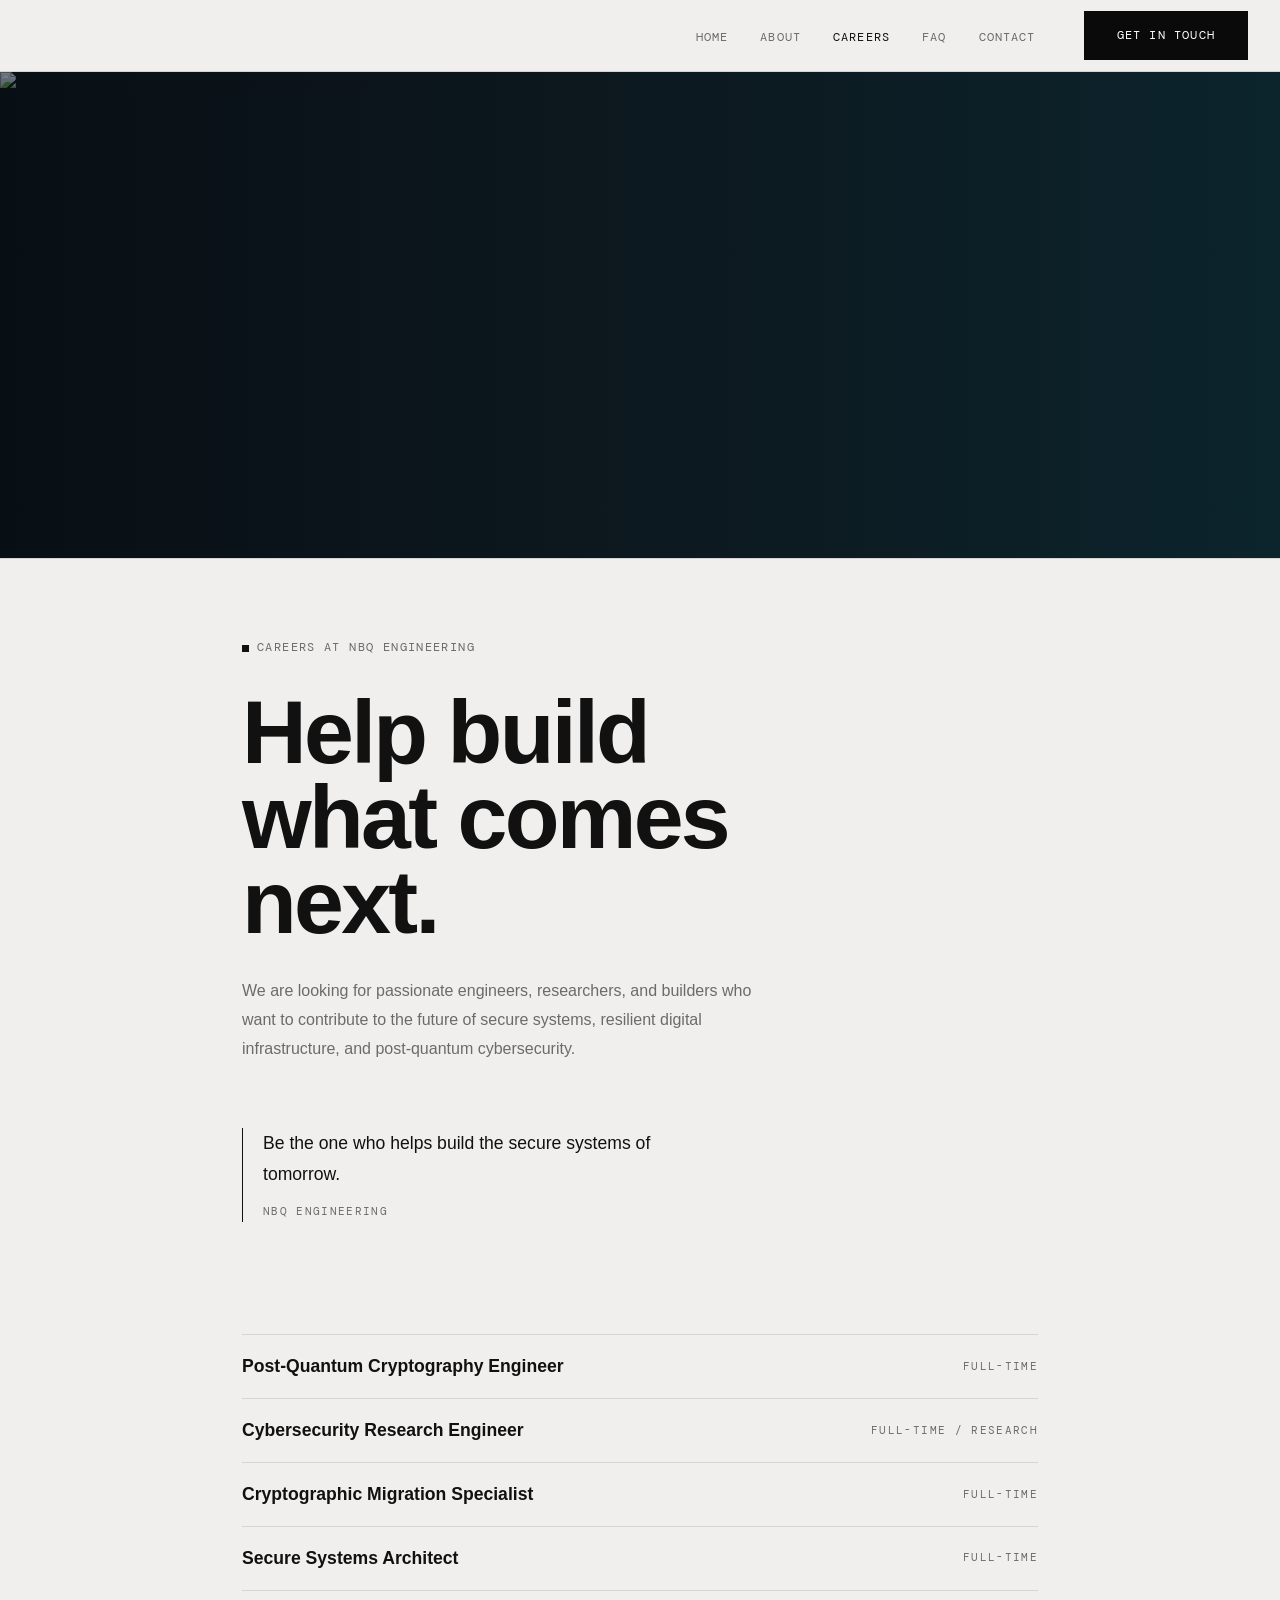
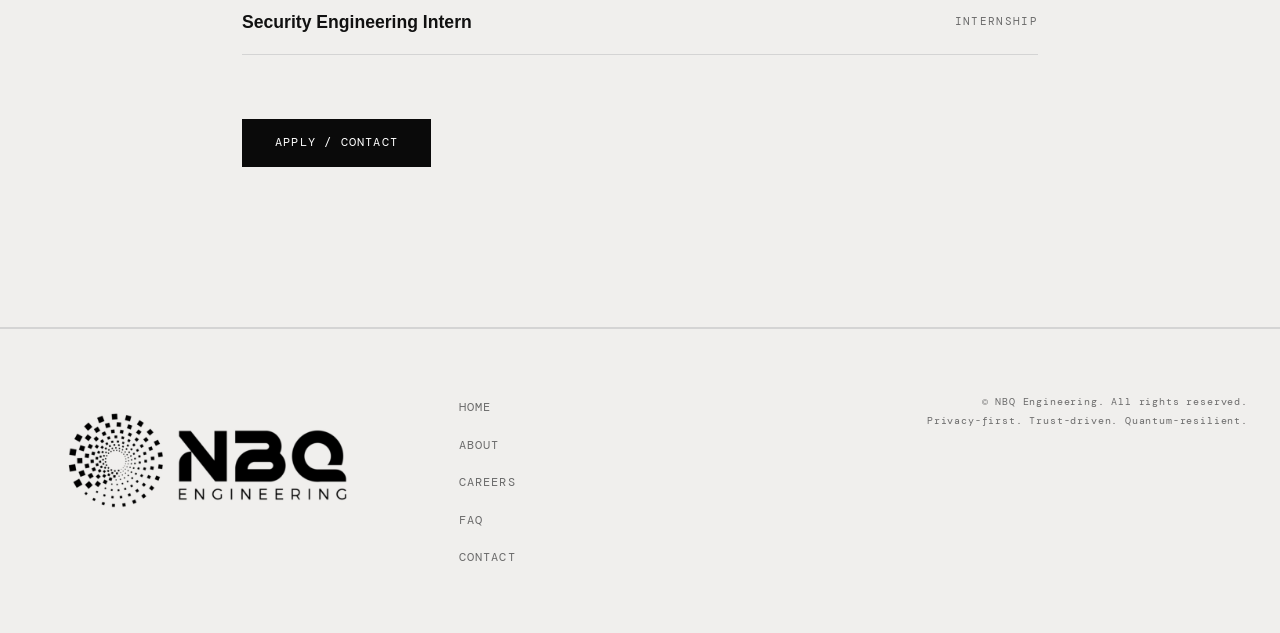
==== commit 991a7990: "Update careers.html" ====
--- a/careers.html
+++ b/careers.html
@@ -23,8 +23,39 @@
     /* ============================================================
        CAREERS PAGE — INLINE PAGE-SPECIFIC STYLES
        ============================================================ */
+
+    .careers-hero {
+      width: 100%;
+      margin-top: var(--nav-h);
+      position: relative;
+      overflow: hidden;
+      border-bottom: 1px solid var(--color-border);
+      background: #0b1116;
+    }
+
+    .careers-hero img {
+      width: 100%;
+      height: clamp(260px, 38vw, 520px);
+      object-fit: cover;
+      object-position: center;
+      display: block;
+    }
+
+    .careers-hero::after {
+      content: "";
+      position: absolute;
+      inset: 0;
+      background: linear-gradient(
+        90deg,
+        rgba(6, 14, 19, 0.55),
+        rgba(15, 37, 48, 0.35),
+        rgba(15, 122, 143, 0.18)
+      );
+      pointer-events: none;
+    }
+
     .careers-page {
-      padding-top: calc(var(--nav-h) + 5rem);
+      padding-top: 5rem;
       padding-bottom: var(--space-xxl);
       border-bottom: 1px solid var(--color-border);
       background: var(--color-bg);
@@ -109,8 +140,16 @@
     }
 
     @media (max-width: 640px) {
+      .careers-hero {
+        margin-top: var(--nav-h);
+      }
+
+      .careers-hero img {
+        height: 220px;
+      }
+
       .careers-page {
-        padding-top: calc(var(--nav-h) + 3.5rem);
+        padding-top: 3.5rem;
         padding-bottom: var(--space-xl);
       }
 
@@ -165,6 +204,14 @@
   </header>
 
   <main>
+    <!-- TOP HORIZONTAL IMAGE -->
+    <section class="careers-hero">
+      <img
+        src="images/workers-top (2).jpg"
+        alt="Workers building infrastructure high above the city"
+      />
+    </section>
+
     <section class="careers-page">
       <div class="container careers-page__inner">
         <div class="label reveal">
@@ -226,16 +273,15 @@
     <div class="container footer__inner">
       <div>
         <img src="images/logo.png" alt="NBQ Engineering" class="footer__logo" />
-        
       </div>
 
       <nav class="footer__nav" aria-label="Footer">
         <ul>
           <li><a href="index.html" class="active">Home</a></li>
-        <li><a href="#about">About</a></li>
-        <li><a href="careers.html">Careers</a></li>
-        <li><a href="faq.html">FAQ</a></li>
-        <li><a href="contact.html">Contact</a></li>
+          <li><a href="#about">About</a></li>
+          <li><a href="careers.html">Careers</a></li>
+          <li><a href="faq.html">FAQ</a></li>
+          <li><a href="contact.html">Contact</a></li>
         </ul>
       </nav>
 
@@ -249,4 +295,4 @@
   <script src="js/main.js"></script>
   <script src="js/animations.js"></script>
 </body>
-</html>+</html>
--- a/css/style.css
+++ b/css/style.css
@@ -2430,4 +2430,12 @@
   height: 1px;
   background: rgba(61,207,234,0.15);
   margin-top: var(--space-md);
-}+}
+
+#about,
+#why,
+#services,
+#domains,
+#top {
+  scroll-margin-top: calc(var(--nav-h) + 12px);
+}
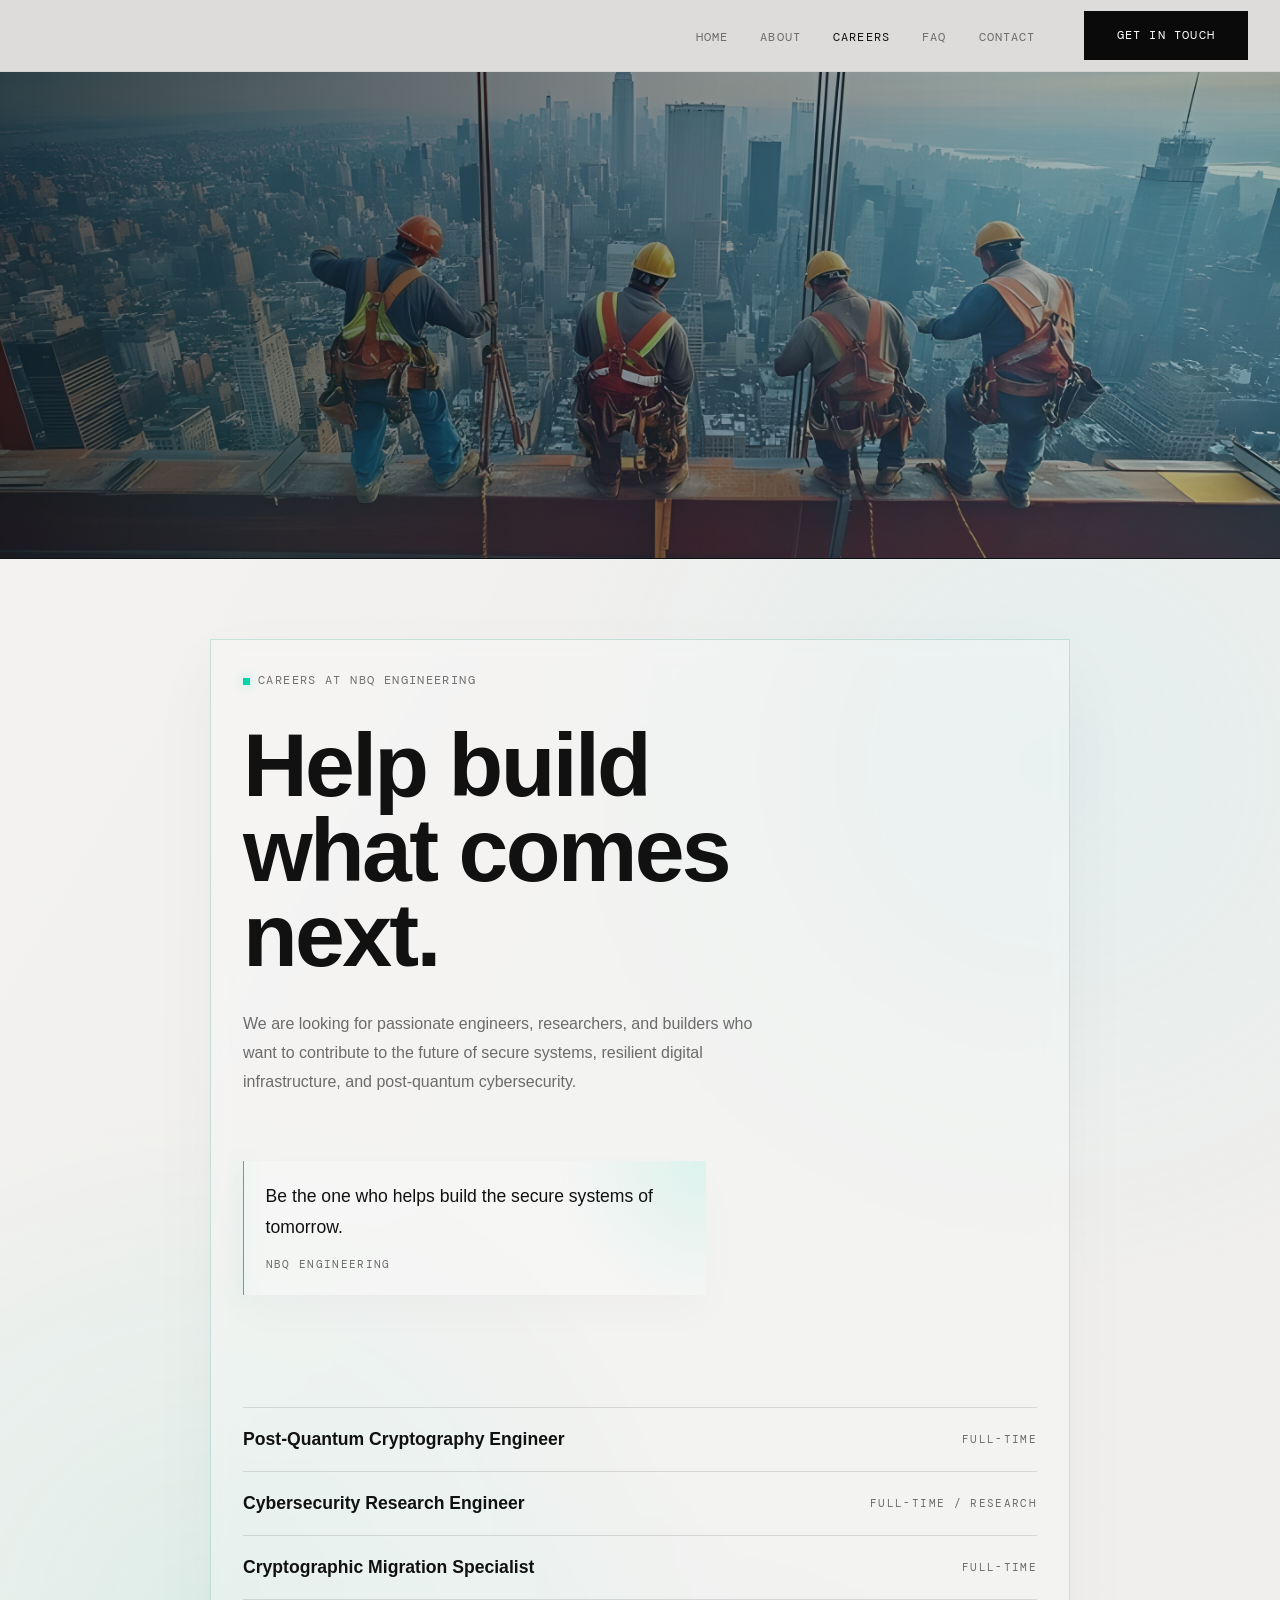
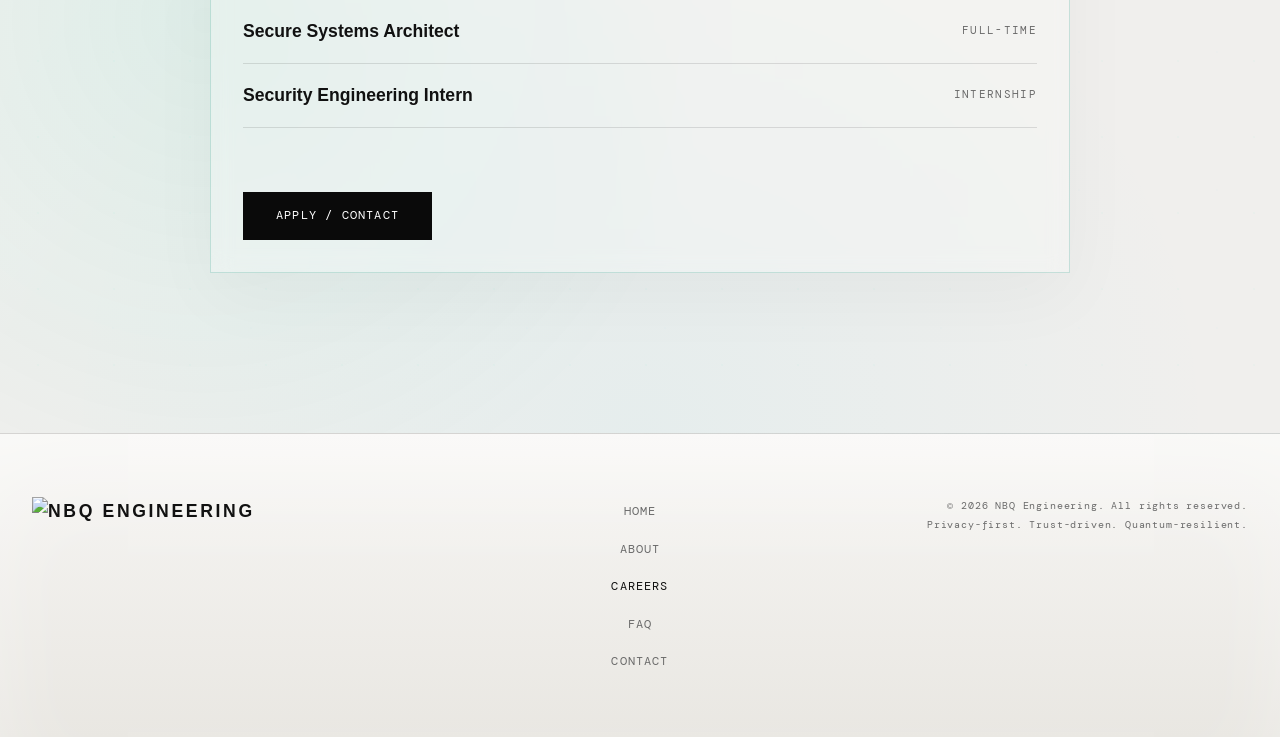
==== commit 732482b5: "Update careers.html" ====
--- a/careers.html
+++ b/careers.html
@@ -3,17 +3,22 @@
 <head>
   <meta charset="UTF-8" />
   <meta name="viewport" content="width=device-width, initial-scale=1.0" />
+
   <title>Careers | NBQ Engineering</title>
+
   <meta
     name="description"
     content="Explore career opportunities at NBQ Engineering."
   />
 
   <link rel="icon" href="assets/favicon.ico" type="image/svg+xml" />
+
   <link rel="stylesheet" href="css/style.css" />
   <link rel="stylesheet" href="css/responsive.css" />
+
   <link rel="preconnect" href="https://fonts.googleapis.com" />
   <link rel="preconnect" href="https://fonts.gstatic.com" crossorigin />
+
   <link
     href="https://fonts.googleapis.com/css2?family=DM+Mono:wght@400;500&display=swap"
     rel="stylesheet"
@@ -29,8 +34,9 @@
       margin-top: var(--nav-h);
       position: relative;
       overflow: hidden;
-      border-bottom: 1px solid var(--color-border);
+      border-bottom: 1px solid rgba(17, 17, 17, 0.12);
       background: #0b1116;
+      isolation: isolate;
     }
 
     .careers-hero img {
@@ -39,30 +45,101 @@
       object-fit: cover;
       object-position: center;
       display: block;
+      filter: grayscale(0.15) contrast(1.02) brightness(0.9);
+      transform: scale(1.01);
+    }
+
+    .careers-hero::before {
+      content: "";
+      position: absolute;
+      inset: 0;
+      z-index: 1;
+      background:
+        radial-gradient(circle at 78% 22%, rgba(61, 207, 234, 0.22), transparent 30%),
+        radial-gradient(circle at 18% 78%, rgba(0, 212, 170, 0.16), transparent 34%);
+      mix-blend-mode: screen;
+      pointer-events: none;
     }
 
     .careers-hero::after {
       content: "";
       position: absolute;
       inset: 0;
-      background: linear-gradient(
-        90deg,
-        rgba(6, 14, 19, 0.55),
-        rgba(15, 37, 48, 0.35),
-        rgba(15, 122, 143, 0.18)
-      );
+      z-index: 2;
+      background:
+        linear-gradient(
+          90deg,
+          rgba(6, 14, 19, 0.62),
+          rgba(15, 37, 48, 0.36),
+          rgba(15, 122, 143, 0.18)
+        ),
+        linear-gradient(
+          180deg,
+          rgba(6, 7, 9, 0.12),
+          rgba(240, 239, 237, 0.08)
+        );
       pointer-events: none;
     }
 
     .careers-page {
+      position: relative;
       padding-top: 5rem;
       padding-bottom: var(--space-xxl);
-      border-bottom: 1px solid var(--color-border);
-      background: var(--color-bg);
+      border-bottom: 1px solid rgba(17, 17, 17, 0.12);
+      background:
+        radial-gradient(circle at 82% 14%, rgba(144, 229, 242, 0.13), transparent 32%),
+        radial-gradient(circle at 16% 72%, rgba(0, 212, 170, 0.08), transparent 34%),
+        var(--color-bg);
+      overflow: hidden;
+      isolation: isolate;
+    }
+
+    .careers-page::before {
+      content: "";
+      position: absolute;
+      inset: 0;
+      background-image:
+        radial-gradient(circle, rgba(0, 212, 170, 0.12) 1px, transparent 1.5px),
+        radial-gradient(circle, rgba(61, 207, 234, 0.08) 1px, transparent 1.5px);
+      background-size:
+        76px 76px,
+        138px 138px;
+      background-position:
+        0 0,
+        44px 58px;
+      opacity: 0.22;
+      pointer-events: none;
+      z-index: -2;
+    }
+
+    .careers-page::after {
+      content: "";
+      position: absolute;
+      inset: 0;
+      background:
+        linear-gradient(120deg, rgba(255,255,255,0.22), transparent 42%),
+        radial-gradient(circle at 50% 100%, rgba(61,207,234,0.06), transparent 36%);
+      pointer-events: none;
+      z-index: -1;
     }
 
     .careers-page__inner {
       max-width: 860px;
+      position: relative;
+      padding: clamp(1.25rem, 3vw, 2rem);
+      background: rgba(255, 255, 255, 0.24);
+      border: 1px solid rgba(17, 17, 17, 0.08);
+      backdrop-filter: blur(10px);
+      -webkit-backdrop-filter: blur(10px);
+      box-shadow: 0 24px 70px rgba(0, 0, 0, 0.035);
+    }
+
+    .careers-page__inner::before {
+      content: "";
+      position: absolute;
+      inset: -1px;
+      border: 1px solid rgba(0, 212, 170, 0.12);
+      pointer-events: none;
     }
 
     .careers-page__headline {
@@ -83,10 +160,26 @@
     }
 
     .careers-page__quote {
+      position: relative;
       margin-bottom: var(--space-xl);
-      padding-left: 1.25rem;
-      border-left: 1px solid var(--color-text);
+      padding: 1.25rem 1.35rem;
+      border-left: 1px solid #00d4aa;
       max-width: 52ch;
+      background:
+        radial-gradient(circle at 100% 0%, rgba(0, 212, 170, 0.10), transparent 32%),
+        rgba(255, 255, 255, 0.26);
+      box-shadow: 0 18px 45px rgba(0, 0, 0, 0.025);
+    }
+
+    .careers-page__quote::before {
+      content: "";
+      position: absolute;
+      left: -1px;
+      top: 0;
+      bottom: 0;
+      width: 1px;
+      background: #00d4aa;
+      box-shadow: 0 0 16px rgba(0, 212, 170, 0.5);
     }
 
     .careers-page__quote p {
@@ -106,7 +199,7 @@
     }
 
     .careers-list {
-      border-top: 1px solid var(--color-border);
+      border-top: 1px solid rgba(17, 17, 17, 0.12);
     }
 
     .careers-list__item {
@@ -115,7 +208,21 @@
       justify-content: space-between;
       gap: 1rem;
       padding: 1.25rem 0;
-      border-bottom: 1px solid var(--color-border);
+      border-bottom: 1px solid rgba(17, 17, 17, 0.12);
+      transition:
+        padding-left var(--duration-fast) var(--ease),
+        padding-right var(--duration-fast) var(--ease),
+        background var(--duration-fast) var(--ease),
+        border-color var(--duration-fast) var(--ease);
+    }
+
+    .careers-list__item:hover {
+      padding-left: 1rem;
+      padding-right: 1rem;
+      background:
+        radial-gradient(circle at 96% 50%, rgba(0, 212, 170, 0.08), transparent 30%),
+        rgba(255, 255, 255, 0.28);
+      border-color: rgba(0, 212, 170, 0.20);
     }
 
     .careers-list__title {
@@ -124,6 +231,11 @@
       font-weight: 600;
       color: var(--color-text);
       line-height: 1.3;
+      transition: color var(--duration-fast) var(--ease);
+    }
+
+    .careers-list__item:hover .careers-list__title {
+      color: #008f78;
     }
 
     .careers-list__type {
@@ -133,10 +245,27 @@
       text-transform: uppercase;
       color: var(--color-text-muted);
       white-space: nowrap;
+      transition:
+        color var(--duration-fast) var(--ease),
+        background var(--duration-fast) var(--ease),
+        border-color var(--duration-fast) var(--ease);
+    }
+
+    .careers-list__item:hover .careers-list__type {
+      color: #008f78;
     }
 
     .careers-page__cta {
       margin-top: var(--space-lg);
+    }
+
+    .careers-page .square-marker {
+      background: #00d4aa;
+      box-shadow: 0 0 12px rgba(0, 212, 170, 0.42);
+    }
+
+    .careers-page .label {
+      color: rgba(17, 17, 17, 0.58);
     }
 
     @media (max-width: 640px) {
@@ -153,6 +282,10 @@
         padding-bottom: var(--space-xl);
       }
 
+      .careers-page__inner {
+        padding: 1.1rem;
+      }
+
       .careers-page__headline {
         font-size: clamp(2.4rem, 11vw, 4rem);
       }
@@ -169,10 +302,17 @@
         flex-direction: column;
         align-items: flex-start;
       }
+
+      .careers-list__item:hover {
+        padding-left: 0.75rem;
+        padding-right: 0.75rem;
+      }
     }
   </style>
 </head>
+
 <body>
+
   <!-- NAV -->
   <header class="nav" id="nav">
     <div class="nav__inner">
@@ -191,7 +331,7 @@
 
       <ul class="nav__links" id="navLinks">
         <li><a href="index.html">Home</a></li>
-        <li><a href="#about">About</a></li>
+        <li><a href="index.html#about">About</a></li>
         <li><a href="careers.html" class="active">Careers</a></li>
         <li><a href="faq.html">FAQ</a></li>
         <li><a href="contact.html">Contact</a></li>
@@ -204,6 +344,7 @@
   </header>
 
   <main>
+
     <!-- TOP HORIZONTAL IMAGE -->
     <section class="careers-hero">
       <img
@@ -267,26 +408,32 @@
         </div>
       </div>
     </section>
+
   </main>
 
+  <!-- FOOTER -->
   <footer class="footer">
     <div class="container footer__inner">
       <div>
-        <img src="images/logo.png" alt="NBQ Engineering" class="footer__logo" />
+        <img
+          src="images/logo_black.png"
+          alt="NBQ Engineering"
+          class="footer__logo"
+        />
       </div>
 
       <nav class="footer__nav" aria-label="Footer">
-        <ul>
-          <li><a href="index.html" class="active">Home</a></li>
-          <li><a href="#about">About</a></li>
-          <li><a href="careers.html">Careers</a></li>
+        <ul class="nav__links">
+          <li><a href="index.html">Home</a></li>
+          <li><a href="index.html#about">About</a></li>
+          <li><a href="careers.html" class="active">Careers</a></li>
           <li><a href="faq.html">FAQ</a></li>
           <li><a href="contact.html">Contact</a></li>
         </ul>
       </nav>
 
       <div class="footer__meta">
-        <p class="footer__copy">© NBQ Engineering. All rights reserved.</p>
+        <p class="footer__copy">© 2026 NBQ Engineering. All rights reserved.</p>
         <p class="footer__legal">Privacy-first. Trust-driven. Quantum-resilient.</p>
       </div>
     </div>
@@ -294,5 +441,6 @@
 
   <script src="js/main.js"></script>
   <script src="js/animations.js"></script>
+
 </body>
 </html>
--- a/css/style.css
+++ b/css/style.css
@@ -465,128 +465,227 @@
   opacity: 0.6;
 }
 
+
 /* ============================================================
-   9. ABOUT SPLIT SECTION
+   9. ABOUT SPLIT SECTION — DARK QUANTUM CONTINUATION
    ============================================================ */
+
 .about-split {
   position: relative;
   padding-block: var(--space-xxl);
-  border-bottom: 1px solid var(--color-border);
-  background: var(--color-bg);
+  border-bottom: 1px solid rgba(255,255,255,0.08);
+  background:
+    linear-gradient(
+      180deg,
+      #060709 0%,
+      #070b0d 18%,
+      #0b1114 42%,
+      #111719 68%,
+      #f0efed 100%
+    );
   overflow: hidden;
+  isolation: isolate;
+}
+
+/* Soft fade from hero into About */
+.about-split::before {
+  content: "";
+  position: absolute;
+  inset: 0 0 auto 0;
+  height: 260px;
+  pointer-events: none;
+  z-index: 0;
+  background:
+    linear-gradient(
+      180deg,
+      rgba(6, 7, 9, 1) 0%,
+      rgba(6, 7, 9, 0.92) 36%,
+      rgba(0, 212, 170, 0.08) 68%,
+      rgba(6, 7, 9, 0) 100%
+    );
+}
+
+/* Soft fade from About into the next light section */
+.about-split::after {
+  content: "";
+  position: absolute;
+  inset: auto 0 0 0;
+  height: 240px;
+  pointer-events: none;
+  z-index: 0;
+  background:
+    linear-gradient(
+      180deg,
+      rgba(240, 239, 237, 0) 0%,
+      rgba(240, 239, 237, 0.72) 72%,
+      rgba(240, 239, 237, 1) 100%
+    );
 }
 
 .about-split__grid-bg {
   position: absolute;
   inset: 0;
   pointer-events: none;
+  overflow: hidden;
+  z-index: 0;
+
+  background:
+    radial-gradient(circle at 18% 20%, rgba(0, 212, 170, 0.16), transparent 28%),
+    radial-gradient(circle at 78% 18%, rgba(0, 150, 190, 0.12), transparent 30%),
+    radial-gradient(circle at 70% 72%, rgba(0, 212, 170, 0.08), transparent 34%),
+    radial-gradient(circle at 30% 78%, rgba(0, 100, 160, 0.10), transparent 30%);
+
+  opacity: 1;
+  animation: aboutHeroGlowDrift 18s ease-in-out infinite alternate;
+}
+
+/* Subtle quantum particles */
+.about-split__grid-bg::before {
+  content: "";
+  position: absolute;
+  inset: -20%;
+
   background-image:
-    linear-gradient(rgba(17,17,17,0.09) 1px, transparent 1px),
-    linear-gradient(90deg, rgba(17,17,17,0.09) 1px, transparent 1px);
-  background-size: 44px 44px;
-  opacity: 0.55;
-  mask-image: radial-gradient(circle at center, black 60%, transparent 100%);
-  -webkit-mask-image: radial-gradient(circle at center, black 60%, transparent 100%);
-}
-
+    radial-gradient(circle, rgba(0, 212, 170, 0.28) 1px, transparent 1.5px),
+    radial-gradient(circle, rgba(0, 150, 190, 0.16) 1px, transparent 1.5px);
+
+  background-size:
+    52px 52px,
+    110px 110px;
+
+  background-position:
+    0 0,
+    36px 48px;
+
+  opacity: 0.38;
+  transform: rotate(-4deg);
+  animation: aboutParticleDrift 34s linear infinite;
+}
+
+/* Large orbital ring, very subtle */
+.about-split__grid-bg::after {
+  content: "";
+  position: absolute;
+  width: 720px;
+  height: 720px;
+  right: -220px;
+  top: 42%;
+  border-radius: 50%;
+
+  background:
+    repeating-radial-gradient(
+      circle,
+      rgba(0, 212, 170, 0.11) 0 1px,
+      transparent 1px 38px
+    );
+
+  opacity: 0.38;
+  transform: translateY(-50%) rotate(0deg);
+  animation: aboutOrbitSlow 36s linear infinite;
+}
+
+/* Keep content above animated background */
 .about-split__inner {
   position: relative;
-  z-index: 1;
-  display: grid;
-  grid-template-columns: minmax(0, 0.95fr) minmax(0, 1.05fr);
-  gap: var(--space-xl);
-  align-items: start;
-}
-
-.about-split__left {
-  position: relative;
-}
-
+  z-index: 2;
+}
+
+/* Make About text readable on dark background */
+.about-split .label,
 .about-split__headline {
-  font-size: clamp(2rem, 4vw, 3.1rem);
-  font-weight: 700;
-  line-height: 1.08;
-  max-width: 11ch;
-  position: sticky;
-  top: calc(var(--nav-h) + 3rem);
-  color: var(--color-text);
-}
-
-.about-split__right {
-  display: flex;
-  flex-direction: column;
-  gap: 1rem;
+  color: var(--color-white);
+}
+
+.about-split .square-marker {
+  background: #00d4aa;
 }
 
 .about-split__intro {
-  max-width: 56ch;
-  font-size: 1rem;
-  line-height: 1.85;
-  color: var(--color-text-muted);
-  margin-bottom: 0.25rem;
-}
-
-.feature-card {
-  display: flex;
-  align-items: flex-start;
-  gap: var(--space-md);
-}
-
+  color: rgba(255,255,255,0.68);
+}
+
+/* Dark glass cards instead of bright white cards */
 .feature-card--light {
-  padding: 1.5rem 1.6rem;
-  border: 1px solid var(--color-border);
-  background: rgba(255,255,255,0.52);
-  backdrop-filter: blur(4px);
-  -webkit-backdrop-filter: blur(4px);
-  transition:
-    transform var(--duration-mid) var(--ease),
-    border-color var(--duration-mid) var(--ease),
-    background var(--duration-mid) var(--ease),
-    box-shadow var(--duration-mid) var(--ease);
+  background: rgba(255,255,255,0.055);
+  border-color: rgba(255,255,255,0.12);
+  backdrop-filter: blur(14px);
+  -webkit-backdrop-filter: blur(14px);
+  box-shadow: 0 24px 70px rgba(0,0,0,0.22);
 }
 
 .feature-card--light:hover {
   transform: translateY(-4px);
-  background: rgba(255,255,255,0.82);
-  box-shadow: 0 20px 50px rgba(0,0,0,0.05);
-}
-
-.feature-card .square-marker {
-  margin-top: 0.45rem;
-  flex-shrink: 0;
-}
-
-.feature-card__meta {
-  font-family: var(--font-mono);
-  font-size: 0.65rem;
-  letter-spacing: 0.12em;
-  text-transform: uppercase;
-  color: var(--color-text-muted);
-  margin-bottom: 1rem;
-}
-
-.feature-card__title {
-  font-size: 1.08rem;
-  font-family: var(--font-mono);
-  font-weight: 500;
-  letter-spacing: 0.08em;
-  text-transform: uppercase;
-  margin-bottom: 0.9rem;
-  color: var(--color-text);
-}
-
-.feature-card__body p {
-  font-size: 1rem;
-  color: var(--color-text-muted);
-  line-height: 1.8;
-}
-
+  background: rgba(255,255,255,0.085);
+  border-color: rgba(0,212,170,0.28);
+  box-shadow: 0 28px 80px rgba(0,212,170,0.08);
+}
+
+.feature-card--light .feature-card__meta {
+  color: rgba(0,212,170,0.78);
+}
+
+.feature-card--light .feature-card__title {
+  color: var(--color-white);
+}
+
+.feature-card--light .feature-card__body p {
+  color: rgba(255,255,255,0.64);
+}
+
+/* Animations */
+@keyframes aboutHeroGlowDrift {
+  0% {
+    transform: scale(1) translate3d(0, 0, 0);
+    opacity: 0.78;
+  }
+
+  100% {
+    transform: scale(1.06) translate3d(1.5%, -1.5%, 0);
+    opacity: 1;
+  }
+}
+
+@keyframes aboutParticleDrift {
+  0% {
+    transform: rotate(-4deg) translate3d(0, 0, 0);
+    background-position:
+      0 0,
+      36px 48px;
+  }
+
+  100% {
+    transform: rotate(-4deg) translate3d(-90px, 60px, 0);
+    background-position:
+      180px 120px,
+      -80px 140px;
+  }
+}
+
+@keyframes aboutOrbitSlow {
+  0% {
+    transform: translateY(-50%) rotate(0deg) scale(1);
+  }
+
+  50% {
+    transform: translateY(-50%) rotate(180deg) scale(1.03);
+  }
+
+  100% {
+    transform: translateY(-50%) rotate(360deg) scale(1);
+  }
+}
 /* ============================================================
    10. TECHNOLOGY SECTION (index)
    ============================================================ */
 .tech-dark {
   position: relative;
-  background: var(--color-bg);
+  background:
+    linear-gradient(
+      180deg,
+      #f0efed 0%,
+      var(--color-bg) 28%,
+      var(--color-bg) 100%
+    );
   color: var(--color-text);
   padding-block: var(--space-xxl);
   overflow: hidden;
@@ -1070,10 +1169,55 @@
   background: var(--color-bg-light);
 }
 
+.domain-card__image-placeholder::after {
+  content: "";
+  position: absolute;
+  inset: 0;
+  background: rgba(10, 10, 10, 0.14);
+  pointer-events: none;
+  opacity: 1;
+  transition: opacity var(--duration-mid) var(--ease);
+}
+
 .domain-card__image {
   width: 100%;
   height: 100%;
   object-fit: cover;
+  filter: grayscale(100%);
+  transform: scale(1);
+  transition:
+    filter var(--duration-mid) var(--ease),
+    transform var(--duration-mid) var(--ease);
+}
+
+.domain-card:hover .domain-card__image {
+  filter: grayscale(0%);
+  transform: scale(1.04);
+}
+
+.domain-card:hover .domain-card__image-placeholder::after {
+  opacity: 0;
+}
+
+.domain-card__image {
+  width: 100%;
+  height: 100%;
+  object-fit: cover;
+
+  /* Default state: black and white */
+  filter: grayscale(100%);
+  transform: scale(1);
+
+  /* Smooth transition back to original color */
+  transition:
+    filter var(--duration-mid) var(--ease),
+    transform var(--duration-mid) var(--ease);
+}
+
+/* Hover state: restore original color */
+.domain-card:hover .domain-card__image {
+  filter: grayscale(0%);
+  transform: scale(1.04);
 }
 
 .domain-card__num {
@@ -2439,3 +2583,784 @@
 #top {
   scroll-margin-top: calc(var(--nav-h) + 12px);
 }
+
+@media (prefers-reduced-motion: reduce) {
+  .about-split__grid-bg,
+  .about-split__grid-bg::before,
+  .about-split__grid-bg::after {
+    animation: none;
+  }
+}
+/* ============================================================
+   NBQ INDEX — SEAMLESS SECTION POLISH OVERRIDES
+   Paste this block at the VERY END of css/style.css.
+   Purpose: remove harsh divider lines, fix background overlaps,
+   and create smooth professional transitions between index sections.
+   ============================================================ */
+
+:root {
+  --nbq-void: #060709;
+  --nbq-void-2: #070d10;
+  --nbq-abyss: #0a1519;
+  --nbq-deep: #10242b;
+  --nbq-cyan: #3dcfea;
+  --nbq-teal: #00d4aa;
+  --nbq-paper: #f0efed;
+  --nbq-paper-soft: #f7f6f4;
+  --nbq-paper-warm: #ebe9e4;
+  --nbq-soft-line: rgba(17, 17, 17, 0.075);
+}
+
+html,
+body {
+  background: var(--nbq-void);
+}
+
+main {
+  position: relative;
+  overflow: hidden;
+  background:
+    linear-gradient(
+      180deg,
+      var(--nbq-void) 0%,
+      var(--nbq-void) 28%,
+      var(--nbq-paper) 52%,
+      var(--nbq-paper-soft) 100%
+    );
+}
+
+/* Remove the template's hard section dividers on the homepage. */
+.hero,
+.about-split,
+.tech-dark,
+.capabilities,
+.cta-banner,
+.domain-showcase,
+.footer {
+  border-top: 0 !important;
+  border-bottom: 0 !important;
+}
+
+/* Avoid 1px browser rounding seams between stacked sections. */
+.about-split,
+.tech-dark,
+.capabilities,
+.cta-banner,
+.domain-showcase,
+.footer {
+  margin-top: -1px;
+}
+
+/* Dark navigation for the dark hero. Requires: <nav class="nav nav--dark" id="nav"> in index.html */
+.nav.nav--dark {
+  background: rgba(6, 7, 9, 0.68);
+  border-bottom: 0;
+  box-shadow: none;
+}
+
+.nav.nav--dark.scrolled {
+  background: rgba(6, 7, 9, 0.88);
+  box-shadow: 0 16px 50px rgba(0, 0, 0, 0.22);
+}
+
+.nav.nav--dark .nav__cta {
+  color: var(--color-white);
+  border-color: rgba(255, 255, 255, 0.34);
+}
+
+.nav.nav--dark .nav__cta:hover {
+  background: rgba(255, 255, 255, 0.92);
+  color: var(--nbq-void);
+  border-color: rgba(255, 255, 255, 0.92);
+}
+
+/* HERO: keeps the top cinematic but prepares a natural fade into About. */
+.hero--nbq-v2 {
+  background:
+    radial-gradient(circle at 15% 18%, rgba(61, 207, 234, 0.10), transparent 28%),
+    radial-gradient(circle at 78% 30%, rgba(0, 212, 170, 0.08), transparent 30%),
+    linear-gradient(180deg, #050607 0%, #060709 58%, #071014 100%);
+}
+
+.hero--nbq-v2::after {
+  content: "";
+  position: absolute;
+  left: 0;
+  right: 0;
+  bottom: -1px;
+  height: 240px;
+  pointer-events: none;
+  z-index: 3;
+  background:
+    linear-gradient(
+      180deg,
+      rgba(6, 7, 9, 0) 0%,
+      rgba(6, 9, 11, 0.50) 34%,
+      rgba(7, 13, 16, 0.88) 72%,
+      var(--nbq-void-2) 100%
+    );
+}
+
+.hero-v2__container {
+  position: relative;
+  z-index: 4;
+}
+
+/* ABOUT: no sudden jump to beige inside the same content area. */
+.about-split {
+  background:
+    radial-gradient(circle at 18% 18%, rgba(61, 207, 234, 0.10), transparent 26%),
+    radial-gradient(circle at 82% 28%, rgba(0, 212, 170, 0.10), transparent 30%),
+    radial-gradient(circle at 62% 76%, rgba(61, 207, 234, 0.055), transparent 34%),
+    linear-gradient(
+      180deg,
+      var(--nbq-void-2) 0%,
+      #071116 34%,
+      #0a171c 68%,
+      var(--nbq-deep) 100%
+    );
+  padding-block: clamp(7rem, 10vw, 11rem);
+}
+
+.about-split::before {
+  height: 320px;
+  background:
+    linear-gradient(
+      180deg,
+      rgba(6, 7, 9, 0.92) 0%,
+      rgba(7, 13, 16, 0.55) 46%,
+      rgba(7, 13, 16, 0) 100%
+    );
+}
+
+.about-split::after {
+  height: 360px;
+  bottom: -1px;
+  z-index: 1;
+  background:
+    linear-gradient(
+      180deg,
+      rgba(16, 36, 43, 0) 0%,
+      rgba(16, 36, 43, 0.72) 18%,
+      rgba(36, 57, 60, 0.42) 48%,
+      rgba(240, 239, 237, 0.78) 78%,
+      var(--nbq-paper) 100%
+    );
+}
+
+.about-split__grid-bg {
+  opacity: 0.82;
+  mix-blend-mode: screen;
+}
+
+.about-split__grid-bg::before {
+  opacity: 0.25;
+}
+
+.about-split__grid-bg::after {
+  opacity: 0.26;
+}
+
+.about-split__inner {
+  z-index: 3;
+}
+
+/* Cards become cleaner and less noisy over the dark section. */
+.feature-card--light {
+  border: 1px solid rgba(255, 255, 255, 0.11);
+  background:
+    linear-gradient(180deg, rgba(255, 255, 255, 0.075), rgba(255, 255, 255, 0.045));
+  box-shadow:
+    0 28px 90px rgba(0, 0, 0, 0.26),
+    inset 0 1px 0 rgba(255, 255, 255, 0.055);
+}
+
+/* WHY: transition starts light, without the previous visible section cut. */
+.tech-dark {
+  background:
+    radial-gradient(circle at 18% 0%, rgba(61, 207, 234, 0.06), transparent 30%),
+    linear-gradient(
+      180deg,
+      var(--nbq-paper) 0%,
+      #f2f1ee 24%,
+      var(--nbq-paper-soft) 100%
+    );
+  color: var(--color-text);
+  padding-top: clamp(7rem, 10vw, 11rem);
+  padding-bottom: clamp(6rem, 9vw, 9rem);
+}
+
+.tech-dark::before {
+  content: "";
+  position: absolute;
+  inset: 0 0 auto 0;
+  height: 220px;
+  pointer-events: none;
+  background:
+    linear-gradient(
+      180deg,
+      rgba(240, 239, 237, 1) 0%,
+      rgba(240, 239, 237, 0.62) 48%,
+      rgba(240, 239, 237, 0) 100%
+    );
+}
+
+.tech-dark::after {
+  content: "";
+  position: absolute;
+  inset: auto 0 -1px 0;
+  height: 240px;
+  pointer-events: none;
+  background:
+    linear-gradient(
+      180deg,
+      rgba(247, 246, 244, 0) 0%,
+      rgba(247, 246, 244, 0.76) 62%,
+      var(--nbq-paper-soft) 100%
+    );
+}
+
+.tech-dark__inner,
+.tech-dark .container {
+  position: relative;
+  z-index: 2;
+}
+
+.tech-dark .label--light {
+  color: rgba(17, 17, 17, 0.56);
+}
+
+.tech-dark .square-marker--light {
+  background: var(--color-text);
+}
+
+.arch-card {
+  border-radius: 28px;
+  background:
+    radial-gradient(circle at top right, rgba(61, 207, 234, 0.13), transparent 28%),
+    linear-gradient(180deg, #15191d 0%, #0e1115 100%);
+  box-shadow: 0 32px 90px rgba(17, 17, 17, 0.16);
+  border: 1px solid rgba(255, 255, 255, 0.08);
+}
+
+/* CAPABILITIES: replaces visible grid dividers with soft cards. */
+.capabilities {
+  position: relative;
+  background:
+    linear-gradient(180deg, var(--nbq-paper-soft) 0%, #f4f2ee 46%, var(--nbq-paper) 100%);
+  padding-top: clamp(5rem, 8vw, 8rem);
+  padding-bottom: clamp(5.5rem, 8vw, 8.5rem);
+}
+
+.capabilities::before,
+.capabilities::after {
+  content: "";
+  position: absolute;
+  left: 0;
+  right: 0;
+  pointer-events: none;
+}
+
+.capabilities::before {
+  top: 0;
+  height: 160px;
+  background: linear-gradient(180deg, rgba(247,246,244,1), rgba(247,246,244,0));
+}
+
+.capabilities::after {
+  bottom: -1px;
+  height: 200px;
+  background: linear-gradient(180deg, rgba(240,239,237,0), var(--nbq-paper-warm));
+}
+
+.capabilities > .container {
+  position: relative;
+  z-index: 1;
+}
+
+.capabilities__grid {
+  gap: 1rem;
+  border-top: 0;
+}
+
+.cap-item,
+.cap-item:nth-child(1),
+.cap-item:nth-child(2),
+.cap-item:nth-child(3),
+.cap-item:nth-child(4) {
+  border: 0 !important;
+  padding: 1.6rem;
+  min-height: 250px;
+  border-radius: 24px;
+  background: rgba(255, 255, 255, 0.42);
+  box-shadow:
+    inset 0 1px 0 rgba(255, 255, 255, 0.72),
+    0 18px 60px rgba(17, 17, 17, 0.045);
+}
+
+.cap-item:hover {
+  background: rgba(255, 255, 255, 0.62);
+  transform: translateY(-3px);
+  transition:
+    transform var(--duration-mid) var(--ease),
+    background var(--duration-mid) var(--ease),
+    box-shadow var(--duration-mid) var(--ease);
+  box-shadow:
+    inset 0 1px 0 rgba(255, 255, 255, 0.82),
+    0 24px 70px rgba(17, 17, 17, 0.07);
+}
+
+.services-terminal {
+  position: relative;
+  z-index: 1;
+}
+
+/* DOMAINS: soft continuation; image cards no longer feel separated by a hard line. */
+.domain-showcase {
+  background:
+    radial-gradient(circle at 86% 12%, rgba(61, 207, 234, 0.07), transparent 30%),
+    linear-gradient(180deg, var(--nbq-paper-warm) 0%, var(--nbq-paper) 44%, var(--nbq-paper-soft) 100%);
+  padding-top: clamp(6rem, 9vw, 9rem);
+  padding-bottom: clamp(6rem, 9vw, 9rem);
+}
+
+.domain-showcase::before {
+  content: "";
+  position: absolute;
+  inset: 0 0 auto 0;
+  height: 190px;
+  pointer-events: none;
+  background: linear-gradient(180deg, var(--nbq-paper-warm), rgba(235, 233, 228, 0));
+}
+
+.domain-showcase > .container {
+  position: relative;
+  z-index: 1;
+}
+
+.domain-card {
+  border-color: rgba(17, 17, 17, 0.08);
+  border-radius: 28px;
+  background: rgba(255, 255, 255, 0.48);
+  box-shadow:
+    inset 0 1px 0 rgba(255, 255, 255, 0.72),
+    0 22px 70px rgba(17, 17, 17, 0.055);
+  overflow: hidden;
+}
+
+.domain-card:hover {
+  background: rgba(255, 255, 255, 0.68);
+  border-color: rgba(17, 17, 17, 0.12);
+  box-shadow:
+    inset 0 1px 0 rgba(255, 255, 255, 0.82),
+    0 28px 80px rgba(17, 17, 17, 0.08);
+}
+
+.domain-card__pill {
+  border-color: rgba(17, 17, 17, 0.10);
+  background: rgba(255, 255, 255, 0.52);
+}
+
+/* FOOTER: no hard top border; subtle fade from content into footer. */
+.footer {
+  margin-top: -1px;
+  background:
+    linear-gradient(180deg, var(--nbq-paper-soft) 0%, #e9e7e2 100%);
+  box-shadow: inset 0 60px 90px rgba(255, 255, 255, 0.34);
+}
+
+/* Accessibility: reduce animated background movement when requested. */
+@media (prefers-reduced-motion: reduce) {
+  .about-split__grid-bg,
+  .about-split__grid-bg::before,
+  .about-split__grid-bg::after,
+  .hero-v2__glow {
+    animation: none !important;
+  }
+}
+
+/* ============================================================
+   NBQ INDEX — SEAMLESS HERO/ABOUT + REFINED ABOUT CARDS V2
+   Paste this block at the VERY END of css/style.css.
+   ============================================================ */
+
+/* The hero now physically overlaps the About section so the fade is not a hard stacked cut. */
+.hero--nbq-v2 {
+  min-height: calc(100vh + 140px);
+  padding-bottom: 140px;
+  margin-bottom: -140px;
+  background:
+    radial-gradient(circle at 16% 18%, rgba(61, 207, 234, 0.11), transparent 30%),
+    radial-gradient(circle at 78% 24%, rgba(0, 212, 170, 0.085), transparent 32%),
+    radial-gradient(circle at 48% 92%, rgba(0, 212, 170, 0.08), transparent 38%),
+    linear-gradient(
+      180deg,
+      #050607 0%,
+      #060709 50%,
+      #071014 78%,
+      #08141a 100%
+    );
+}
+
+.hero--nbq-v2::before {
+  content: "";
+  position: absolute;
+  left: 0;
+  right: 0;
+  bottom: 0;
+  height: 420px;
+  pointer-events: none;
+  z-index: 2;
+  background:
+    radial-gradient(ellipse at 50% 72%, rgba(61, 207, 234, 0.075), transparent 50%),
+    linear-gradient(
+      180deg,
+      rgba(5, 6, 7, 0) 0%,
+      rgba(6, 9, 11, 0.24) 30%,
+      rgba(7, 14, 18, 0.72) 64%,
+      rgba(8, 20, 26, 0.98) 100%
+    );
+}
+
+.hero--nbq-v2::after {
+  height: 520px;
+  bottom: -1px;
+  z-index: 3;
+  background:
+    linear-gradient(
+      180deg,
+      rgba(5, 6, 7, 0) 0%,
+      rgba(7, 13, 17, 0.18) 22%,
+      rgba(8, 20, 26, 0.66) 58%,
+      rgba(8, 20, 26, 1) 100%
+    );
+}
+
+.hero-v2__container {
+  min-height: 100vh;
+  z-index: 5;
+}
+
+.hero-v2__scanlines {
+  opacity: 0.55;
+  mask-image: linear-gradient(180deg, black 0%, black 72%, transparent 100%);
+  -webkit-mask-image: linear-gradient(180deg, black 0%, black 72%, transparent 100%);
+}
+
+/* About starts underneath the hero with the same tone, then slowly develops its own depth. */
+.about-split {
+  margin-top: -1px;
+  padding-top: clamp(12rem, 15vw, 17rem);
+  padding-bottom: clamp(8rem, 11vw, 12rem);
+  background:
+    radial-gradient(circle at 16% 18%, rgba(61, 207, 234, 0.085), transparent 28%),
+    radial-gradient(circle at 82% 22%, rgba(0, 212, 170, 0.075), transparent 30%),
+    radial-gradient(circle at 62% 76%, rgba(61, 207, 234, 0.05), transparent 36%),
+    linear-gradient(
+      180deg,
+      #08141a 0%,
+      #08141a 12%,
+      #091820 42%,
+      #0b1c22 74%,
+      var(--nbq-deep) 100%
+    );
+}
+
+.about-split::before {
+  height: 520px;
+  background:
+    linear-gradient(
+      180deg,
+      rgba(8, 20, 26, 1) 0%,
+      rgba(8, 20, 26, 0.76) 38%,
+      rgba(9, 24, 32, 0.28) 72%,
+      rgba(9, 24, 32, 0) 100%
+    );
+}
+
+.about-split::after {
+  height: 390px;
+  background:
+    linear-gradient(
+      180deg,
+      rgba(16, 36, 43, 0) 0%,
+      rgba(16, 36, 43, 0.56) 20%,
+      rgba(63, 78, 76, 0.30) 54%,
+      rgba(240, 239, 237, 0.78) 82%,
+      var(--nbq-paper) 100%
+    );
+}
+
+.about-split__grid-bg {
+  opacity: 0.7;
+}
+
+.about-split__grid-bg::before {
+  opacity: 0.18;
+}
+
+.about-split__grid-bg::after {
+  opacity: 0.18;
+  filter: blur(0.3px);
+}
+
+.about-split__inner {
+  gap: clamp(3rem, 7vw, 7rem);
+}
+
+.about-split__headline {
+  max-width: 11.5ch;
+}
+
+.about-split__intro {
+  margin-bottom: 1.25rem;
+  max-width: 66ch;
+}
+
+/* About boxes now follow the same professional card language as the lower sections. */
+.about-split .feature-card,
+.about-split .feature-card--light,
+.about-split .feature-card--panel {
+  position: relative;
+  display: grid;
+  grid-template-columns: 1fr;
+  gap: 0;
+  padding: clamp(1.35rem, 2vw, 1.75rem);
+  margin-top: 1rem;
+  overflow: hidden;
+  border-radius: 28px;
+  border: 1px solid rgba(255, 255, 255, 0.105);
+  background:
+    radial-gradient(circle at 95% 0%, rgba(61, 207, 234, 0.115), transparent 34%),
+    linear-gradient(180deg, rgba(255, 255, 255, 0.078), rgba(255, 255, 255, 0.038));
+  box-shadow:
+    inset 0 1px 0 rgba(255, 255, 255, 0.09),
+    0 22px 70px rgba(0, 0, 0, 0.21);
+  backdrop-filter: blur(18px);
+  -webkit-backdrop-filter: blur(18px);
+  transition:
+    transform var(--duration-mid) var(--ease),
+    border-color var(--duration-mid) var(--ease),
+    background var(--duration-mid) var(--ease),
+    box-shadow var(--duration-mid) var(--ease);
+}
+
+.about-split .feature-card::before,
+.about-split .feature-card--light::before,
+.about-split .feature-card--panel::before {
+  content: "";
+  position: absolute;
+  inset: 0;
+  pointer-events: none;
+  border-radius: inherit;
+  background:
+    linear-gradient(135deg, rgba(255, 255, 255, 0.10), transparent 32%),
+    linear-gradient(315deg, rgba(0, 212, 170, 0.055), transparent 42%);
+  opacity: 0.72;
+}
+
+.about-split .feature-card > .square-marker,
+.about-split .feature-card--light > .square-marker,
+.about-split .feature-card--panel > .square-marker {
+  position: absolute;
+  top: 1.35rem;
+  right: 1.35rem;
+  width: 9px;
+  height: 9px;
+  border-radius: 999px;
+  background: #3dcfea;
+  box-shadow: 0 0 22px rgba(61, 207, 234, 0.42);
+  opacity: 0.86;
+}
+
+.about-split .feature-card__body {
+  position: relative;
+  z-index: 1;
+  max-width: 58ch;
+}
+
+.about-split .feature-card__meta {
+  width: max-content;
+  margin-bottom: 0.9rem;
+  padding: 0.25rem 0.56rem;
+  border-radius: 999px;
+  border: 1px solid rgba(61, 207, 234, 0.18);
+  background: rgba(61, 207, 234, 0.075);
+  color: rgba(144, 229, 242, 0.86);
+  font-family: var(--font-mono);
+  font-size: 0.64rem;
+  letter-spacing: 0.1em;
+  text-transform: uppercase;
+}
+
+.about-split .feature-card__title {
+  margin-bottom: 0.7rem;
+  font-size: clamp(1.1rem, 1.6vw, 1.35rem);
+  letter-spacing: -0.015em;
+}
+
+.about-split .feature-card__body p {
+  max-width: 58ch;
+  line-height: 1.72;
+}
+
+.about-split .feature-card:hover,
+.about-split .feature-card--light:hover,
+.about-split .feature-card--panel:hover {
+  transform: translateY(-4px);
+  border-color: rgba(61, 207, 234, 0.22);
+  background:
+    radial-gradient(circle at 95% 0%, rgba(61, 207, 234, 0.16), transparent 36%),
+    linear-gradient(180deg, rgba(255, 255, 255, 0.092), rgba(255, 255, 255, 0.052));
+  box-shadow:
+    inset 0 1px 0 rgba(255, 255, 255, 0.12),
+    0 30px 90px rgba(0, 0, 0, 0.26),
+    0 0 60px rgba(61, 207, 234, 0.055);
+}
+
+/* A slightly stronger fade into the next light section because About is now deeper/darker. */
+.tech-dark {
+  padding-top: clamp(8rem, 11vw, 12rem);
+  background:
+    radial-gradient(circle at 18% 0%, rgba(61, 207, 234, 0.055), transparent 30%),
+    linear-gradient(
+      180deg,
+      var(--nbq-paper) 0%,
+      #f1efeb 34%,
+      var(--nbq-paper-soft) 100%
+    );
+}
+
+.tech-dark::before {
+  height: 280px;
+  background:
+    linear-gradient(
+      180deg,
+      rgba(240, 239, 237, 1) 0%,
+      rgba(240, 239, 237, 0.74) 48%,
+      rgba(240, 239, 237, 0) 100%
+    );
+}
+
+/* ============================================================
+   FINAL PATCH — ABOUT SECTION TYPOGRAPHY / SPACING REFINEMENT
+   Fixes cramped heading + paragraph spacing shown in screenshot
+   ============================================================ */
+
+.about-split__inner {
+  display: grid;
+  grid-template-columns: minmax(360px, 0.72fr) minmax(460px, 1fr);
+  align-items: start;
+  gap: clamp(3rem, 6vw, 6.5rem);
+}
+
+.about-split__left {
+  max-width: 680px;
+}
+
+.about-split__headline {
+  max-width: 620px;
+  font-size: clamp(3rem, 5.2vw, 5.8rem);
+  line-height: 1.06;
+  letter-spacing: -0.045em;
+  text-wrap: balance;
+  margin: 0;
+}
+
+.about-split__right {
+  padding-top: clamp(1.4rem, 3vw, 2.8rem);
+}
+
+.about-split__intro {
+  max-width: 760px;
+  margin: 0 0 clamp(1.8rem, 3vw, 2.6rem);
+  font-size: clamp(1.02rem, 1.15vw, 1.18rem);
+  line-height: 1.85;
+  letter-spacing: -0.01em;
+  color: rgba(255, 255, 255, 0.68);
+}
+
+/* Mobile/tablet safety overrides kept here as well, so this file works
+   even if responsive.css has older About overrides. */
+@media (max-width: 960px) {
+  .about-split__inner {
+    grid-template-columns: 1fr;
+    gap: clamp(2rem, 6vw, 3.5rem);
+  }
+
+  .about-split__left {
+    max-width: none;
+  }
+
+  .about-split__headline {
+    max-width: 760px;
+    font-size: clamp(2.7rem, 8vw, 4.8rem);
+    line-height: 1.08;
+    letter-spacing: -0.04em;
+  }
+
+  .about-split__right {
+    padding-top: 0;
+  }
+
+  .about-split__intro {
+    max-width: 760px;
+    margin-top: 0.4rem;
+    margin-bottom: 2rem;
+    font-size: clamp(1rem, 2vw, 1.12rem);
+    line-height: 1.8;
+  }
+}
+
+@media (max-width: 640px) {
+  .about-split {
+    padding-top: 5.5rem;
+  }
+
+  .about-split .label {
+    margin-bottom: 1.65rem;
+  }
+
+  .about-split__headline {
+    max-width: 11.5ch;
+    font-size: clamp(2.55rem, 11vw, 3.65rem);
+    line-height: 1.07;
+    letter-spacing: -0.045em;
+  }
+
+  .about-split__intro {
+    max-width: 34rem;
+    margin-top: 1.65rem;
+    font-size: 1rem;
+    line-height: 1.85;
+  }
+}
+
+@media (max-width: 420px) {
+  .about-split__headline {
+    max-width: 10.8ch;
+    font-size: clamp(2.35rem, 12vw, 3.2rem);
+  }
+
+  .about-split__intro {
+    font-size: 0.96rem;
+    line-height: 1.8;
+  }
+}
+
+
+/* ============================================================
+   ABOUT SECTION — RIGHT CONTENT VERTICAL ALIGNMENT FIX
+   ============================================================ */
+
+.about-split__right {
+  padding-top: clamp(1.4rem, 3vw, 2.8rem);
+}
+
+.about-split__intro {
+  margin-bottom: clamp(1.8rem, 3vw, 2.6rem);
+}
+
+.feature-card--light + .feature-card--light {
+  margin-top: 1rem;
+}
--- a/css/responsive.css
+++ b/css/responsive.css
@@ -316,10 +316,24 @@
     padding-block: var(--space-xl);
   }
 
-  .about-split__grid-bg {
-    background-size: 30px 30px;
-    opacity: 0.22;
-  }
+.about-split__grid-bg {
+  opacity: 0.82;
+}
+
+.about-split__grid-bg::before {
+  background-size:
+    46px 46px,
+    96px 96px;
+  opacity: 0.28;
+}
+
+.about-split__grid-bg::after {
+  width: 420px;
+  height: 420px;
+  right: -260px;
+  top: 34%;
+  opacity: 0.28;
+}
 
   .about-split__headline {
     font-size: clamp(1.8rem, 9vw, 2.5rem);
@@ -502,4 +516,122 @@
     animation-iteration-count: 1 !important;
     transition-duration: 0.01ms !important;
   }
-}+}
+/* ============================================================
+   NBQ INDEX — MOBILE SEAMLESS POLISH OVERRIDES
+   Paste this block at the VERY END of css/responsive.css.
+   ============================================================ */
+
+@media (max-width: 960px) {
+  .nav.nav--dark .nav__links {
+    background: rgba(6, 7, 9, 0.96);
+    border-bottom: 0;
+    box-shadow: 0 26px 70px rgba(0, 0, 0, 0.32);
+  }
+
+  .capabilities__grid {
+    gap: 1rem;
+  }
+}
+
+@media (max-width: 640px) {
+  .about-split {
+    padding-block: 5.5rem 6.5rem;
+  }
+
+  .about-split::after {
+    height: 260px;
+  }
+
+  .tech-dark {
+    padding-top: 5.5rem;
+    padding-bottom: 5.5rem;
+  }
+
+  .capabilities,
+  .domain-showcase {
+    padding-block: 5rem;
+  }
+
+  .cap-item,
+  .cap-item:nth-child(1),
+  .cap-item:nth-child(2),
+  .cap-item:nth-child(3),
+  .cap-item:nth-child(4),
+  .domain-card {
+    border-radius: 20px;
+  }
+}
+
+/* ============================================================
+   NBQ INDEX — MOBILE HERO/ABOUT + ABOUT CARDS V2
+   Paste this block at the VERY END of css/responsive.css.
+   ============================================================ */
+
+@media (max-width: 960px) {
+  .hero--nbq-v2 {
+    min-height: calc(100svh + 110px);
+    padding-bottom: 110px;
+    margin-bottom: -110px;
+  }
+
+  .about-split {
+    padding-top: 9rem;
+  }
+
+  .about-split__headline {
+    max-width: 14ch;
+  }
+
+  .about-split .feature-card,
+  .about-split .feature-card--light,
+  .about-split .feature-card--panel {
+    border-radius: 24px;
+  }
+}
+
+@media (max-width: 640px) {
+  .hero--nbq-v2 {
+    min-height: calc(100svh + 90px);
+    padding-bottom: 90px;
+    margin-bottom: -90px;
+  }
+
+  .hero--nbq-v2::before,
+  .hero--nbq-v2::after {
+    height: 360px;
+  }
+
+  .about-split {
+    padding-top: 7.75rem;
+    padding-bottom: 6.75rem;
+  }
+
+  .about-split::before {
+    height: 380px;
+  }
+
+  .about-split::after {
+    height: 300px;
+  }
+
+  .about-split .feature-card,
+  .about-split .feature-card--light,
+  .about-split .feature-card--panel {
+    margin-top: 0.85rem;
+    padding: 1.15rem;
+    border-radius: 20px;
+  }
+
+  .about-split .feature-card > .square-marker,
+  .about-split .feature-card--light > .square-marker,
+  .about-split .feature-card--panel > .square-marker {
+    top: 1.05rem;
+    right: 1.05rem;
+  }
+
+  .about-split .feature-card__meta {
+    font-size: 0.58rem;
+    padding: 0.22rem 0.48rem;
+  }
+}
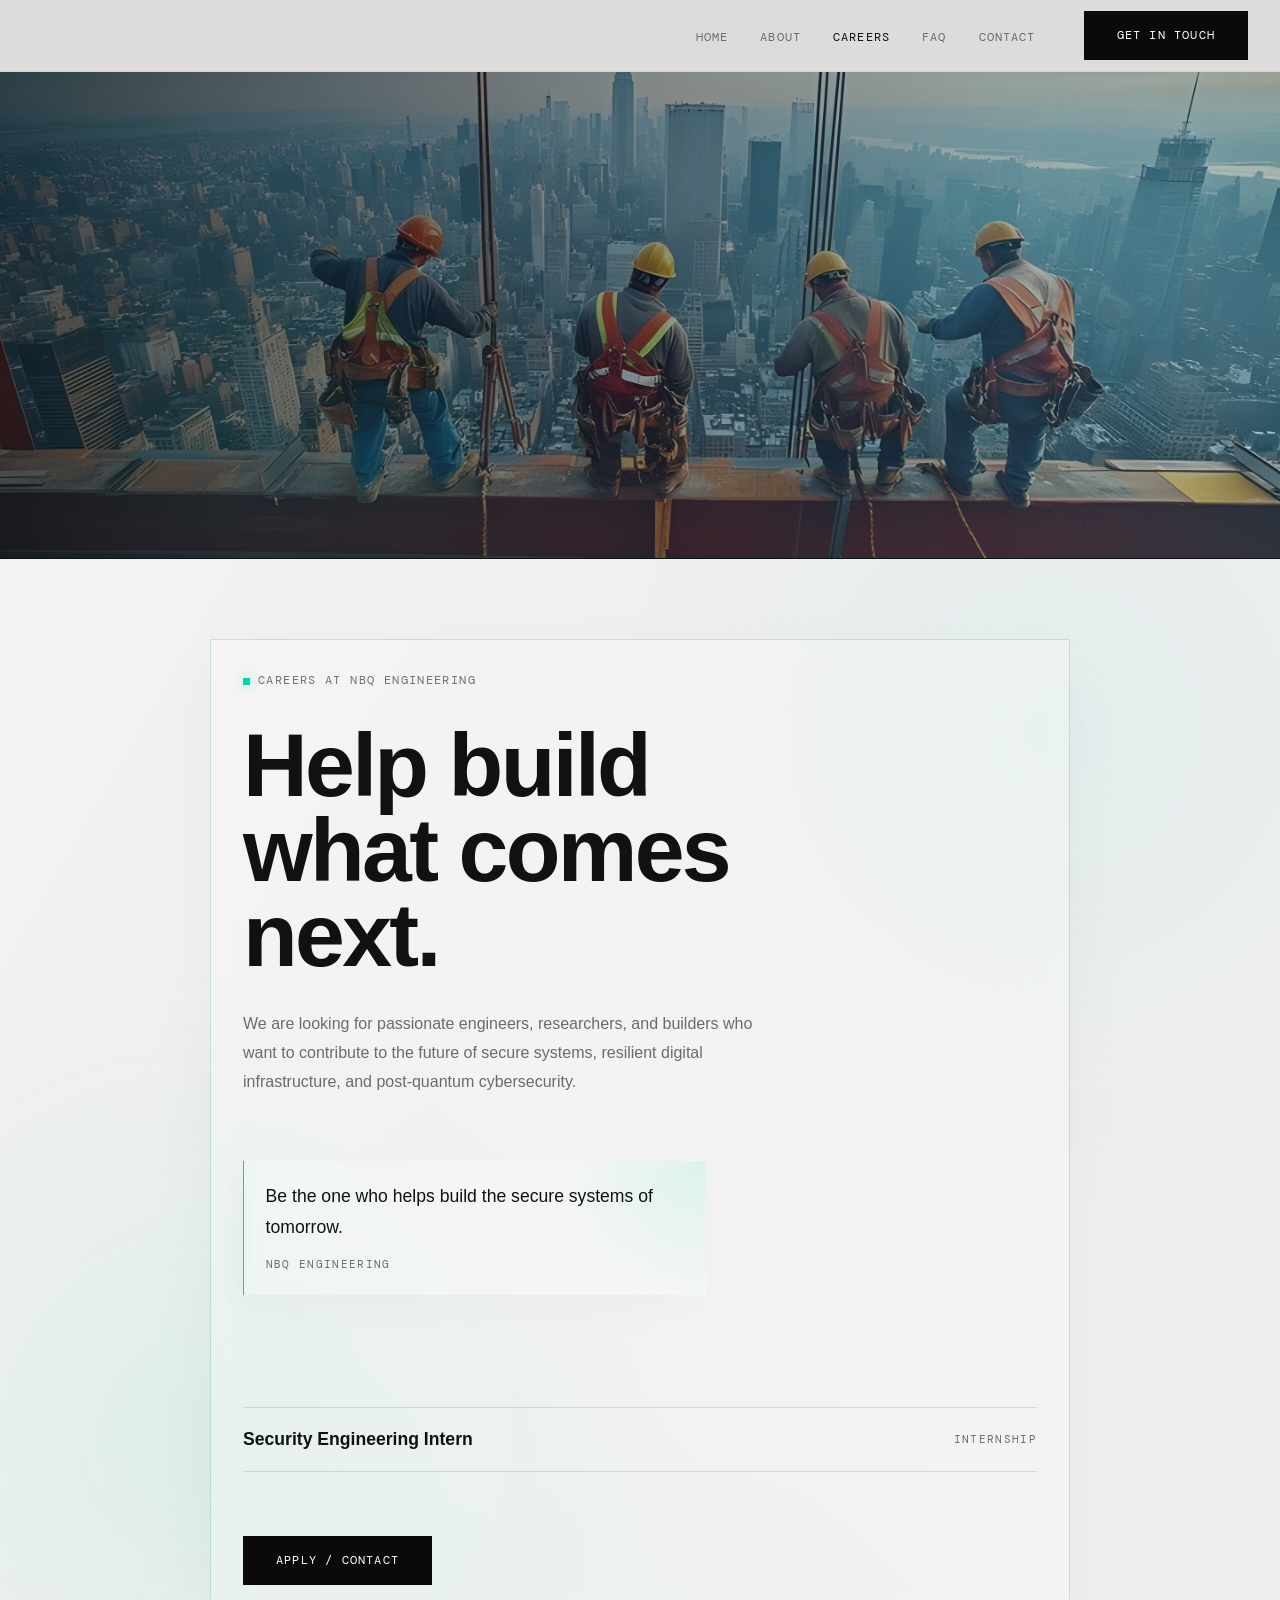
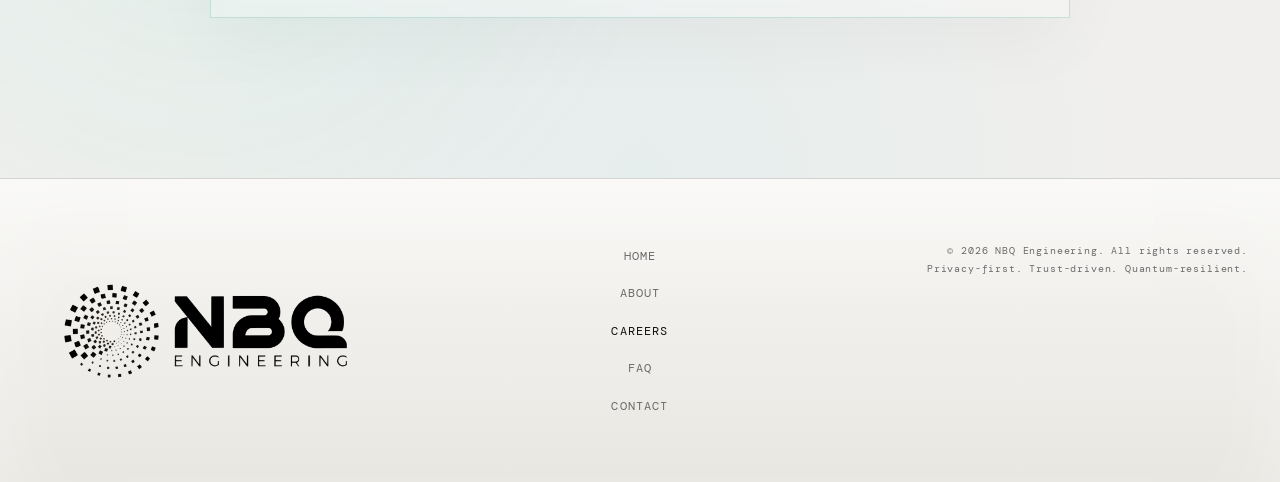
==== commit cf7f3ef0: "Update careers.html" ====
--- a/careers.html
+++ b/careers.html
@@ -377,25 +377,11 @@
         </div>
 
         <div class="careers-list reveal">
-          <div class="careers-list__item">
-            <span class="careers-list__title">Post-Quantum Cryptography Engineer</span>
-            <span class="careers-list__type">Full-time</span>
-          </div>
-
-          <div class="careers-list__item">
-            <span class="careers-list__title">Cybersecurity Research Engineer</span>
-            <span class="careers-list__type">Full-time / Research</span>
-          </div>
-
-          <div class="careers-list__item">
-            <span class="careers-list__title">Cryptographic Migration Specialist</span>
-            <span class="careers-list__type">Full-time</span>
-          </div>
-
-          <div class="careers-list__item">
-            <span class="careers-list__title">Secure Systems Architect</span>
-            <span class="careers-list__type">Full-time</span>
-          </div>
+          
+
+          
+
+          
 
           <div class="careers-list__item">
             <span class="careers-list__title">Security Engineering Intern</span>
--- a/css/style.css
+++ b/css/style.css
@@ -1364,7 +1364,7 @@
 }
 
 .hero-v2__logo {
-  width: clamp(240px, 34vw, 430px);
+  width: clamp(440px, 52vw, 720px);
   display: block;
 }
 
@@ -3364,3 +3364,143 @@
 .feature-card--light + .feature-card--light {
   margin-top: 1rem;
 }
+
+/* ============================================================
+   DIGITAL SECTION DIVIDER — hero → about transition
+   Matches the .hero-v2__rule aesthetic but spans full viewport width.
+   ============================================================ */
+/* about-split clips absolutely positioned children by default —
+   override so the divider can straddle the top boundary */
+.about-split {
+  overflow: visible;
+}
+
+/* The grid-bg and pseudo-elements self-clip, so making the parent
+   overflow: visible does not cause any visual bleed from them */
+.about-split__grid-bg {
+  overflow: hidden;
+}
+
+/* ============================================================
+   DIGITAL SECTION DIVIDER — hero → about transition
+   Sits in normal document flow between the two sections.
+   height: 0 + overflow: visible means it takes no layout space
+   but its children are fully visible and never clipped.
+   z-index: 50 paints it above both section stacking contexts.
+   ============================================================ */
+.digital-section-divider {
+  position: relative;
+  z-index: 50;
+  width: 100%;
+  height: 0;
+  overflow: visible;
+  pointer-events: none;
+}
+
+/* Full-width glowing line — draws left to right at the exact boundary */
+.digital-section-divider__line {
+  position: absolute;
+  left: 0;
+  top: 0;
+  width: 100%;
+  height: 1px;
+  background: linear-gradient(
+    90deg,
+    transparent 0%,
+    rgba(0, 212, 170, 0.12) 6%,
+    #00d4aa 28%,
+    rgba(61, 207, 234, 0.95) 50%,
+    #00d4aa 72%,
+    rgba(0, 212, 170, 0.12) 94%,
+    transparent 100%
+  );
+  box-shadow:
+    0 0 18px rgba(0, 212, 170, 0.55),
+    0 0 5px rgba(61, 207, 234, 0.9);
+  clip-path: inset(0 100% 0 0);
+  animation: dividerLineGrow 1.1s cubic-bezier(0.16, 1, 0.3, 1) 0.5s forwards;
+}
+
+@keyframes dividerLineGrow {
+  from { clip-path: inset(0 100% 0 0); }
+  to   { clip-path: inset(0 0% 0 0); }
+}
+
+/* Light sweep that travels across after the line fully draws */
+.digital-section-divider__sweep {
+  position: absolute;
+  top: -20px;
+  left: -12%;
+  width: 100px;
+  height: 40px;
+  background: linear-gradient(
+    90deg,
+    transparent,
+    rgba(0, 212, 170, 0.10),
+    rgba(61, 207, 234, 0.30),
+    rgba(0, 212, 170, 0.10),
+    transparent
+  );
+  animation: dividerSweep 1.4s cubic-bezier(0.16, 1, 0.3, 1) 1.65s forwards;
+  pointer-events: none;
+}
+
+@keyframes dividerSweep {
+  from { left: -12%; }
+  to   { left: 112%; }
+}
+
+/* Node dots that pop in as the line passes through them */
+.digital-section-divider__nodes {
+  position: absolute;
+  top: 0;
+  left: 0;
+  width: 100%;
+  transform: translateY(-50%);
+  display: flex;
+  justify-content: space-between;
+  padding: 0 7%;
+  pointer-events: none;
+}
+
+.digital-section-divider__nodes span {
+  width: 5px;
+  height: 5px;
+  border-radius: 50%;
+  background: #3dcfea;
+  box-shadow:
+    0 0 10px rgba(61, 207, 234, 0.75),
+    0 0 3px rgba(61, 207, 234, 1);
+  opacity: 0;
+  transform: scale(0);
+  animation: dividerNodePop 0.35s cubic-bezier(0.34, 1.56, 0.64, 1) forwards;
+}
+
+.digital-section-divider__nodes span:nth-child(1) { animation-delay: 0.6s; }
+.digital-section-divider__nodes span:nth-child(2) { animation-delay: 0.82s; }
+.digital-section-divider__nodes span:nth-child(3) { animation-delay: 1.05s; }
+.digital-section-divider__nodes span:nth-child(4) { animation-delay: 1.28s; }
+.digital-section-divider__nodes span:nth-child(5) { animation-delay: 1.5s; }
+
+@keyframes dividerNodePop {
+  from { opacity: 0; transform: scale(0); }
+  to   { opacity: 1; transform: scale(1); }
+}
+
+/* Respect reduced-motion preference */
+@media (prefers-reduced-motion: reduce) {
+  .digital-section-divider__line {
+    clip-path: inset(0 0% 0 0);
+    animation: none;
+  }
+
+  .digital-section-divider__sweep {
+    display: none;
+  }
+
+  .digital-section-divider__nodes span {
+    opacity: 1;
+    transform: scale(1);
+    animation: none;
+  }
+}
--- a/css/responsive.css
+++ b/css/responsive.css
@@ -278,9 +278,10 @@
     padding: 3rem 0 4.5rem;
   }
 
-  .hero-v2__logo {
-    width: clamp(210px, 62vw, 320px);
-  }
+.hero-v2__logo {
+  width: clamp(380px, 52vw, 820px);
+  display: block;
+}
 
   .hero-v2__tagline {
     font-size: clamp(16px, 6vw, 28px);
@@ -561,6 +562,18 @@
   .domain-card {
     border-radius: 20px;
   }
+
+
+.digital-section-divider {
+  height: 28px;
+}
+
+.digital-section-divider__nodes span {
+  width: 4px;
+  height: 4px;
+}
+
+
 }
 
 /* ============================================================
